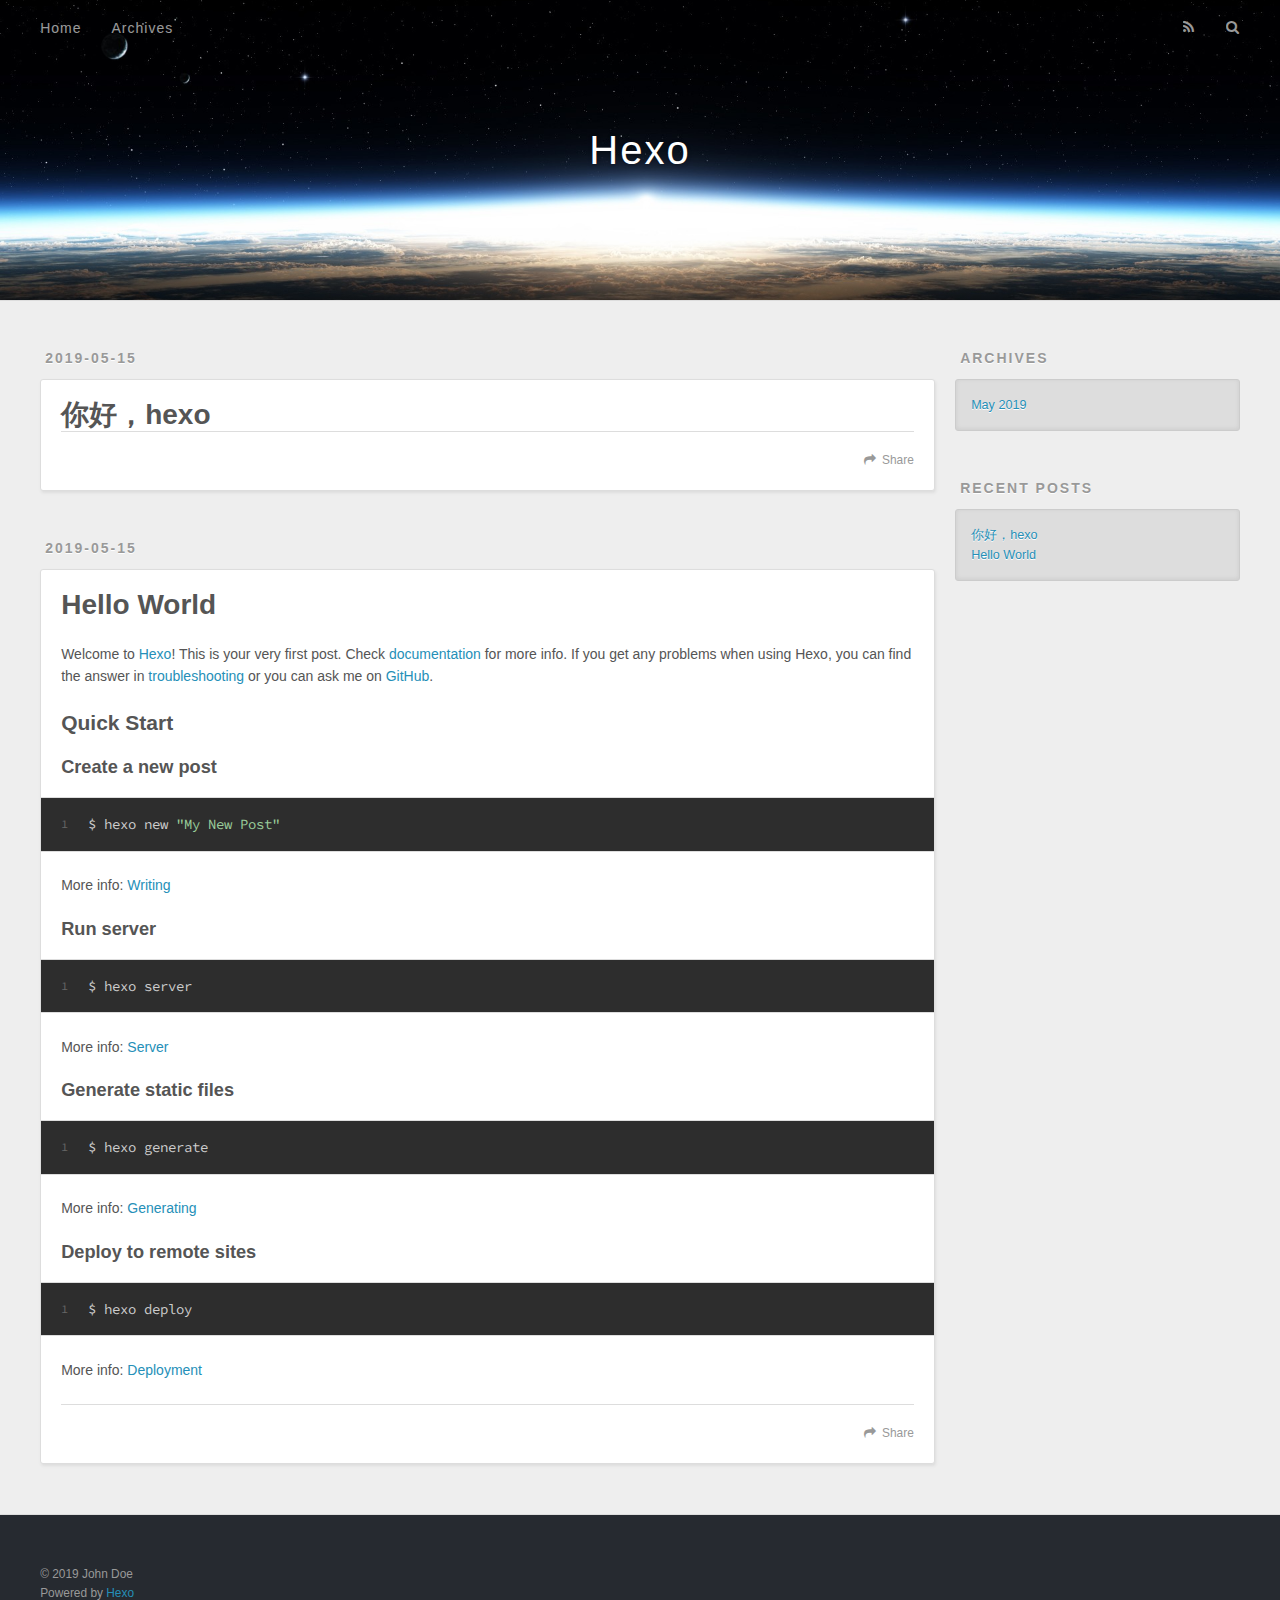
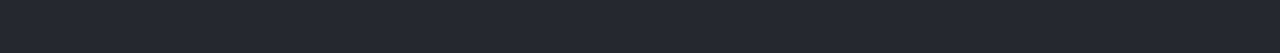
==== index.html @ cba6bf3d "Site updated: 2019-05-15 16:06:19" ====
<!DOCTYPE html>
<html>
<head><meta name="generator" content="Hexo 3.8.0">
  <meta charset="utf-8">
  

  
  <title>Hexo</title>
  <meta name="viewport" content="width=device-width, initial-scale=1, maximum-scale=1">
  <meta property="og:type" content="website">
<meta property="og:title" content="Hexo">
<meta property="og:url" content="http://yoursite.com/index.html">
<meta property="og:site_name" content="Hexo">
<meta property="og:locale" content="default">
<meta name="twitter:card" content="summary">
<meta name="twitter:title" content="Hexo">
  
    <link rel="alternate" href="/atom.xml" title="Hexo" type="application/atom+xml">
  
  
    <link rel="icon" href="/favicon.png">
  
  
    <link href="//fonts.googleapis.com/css?family=Source+Code+Pro" rel="stylesheet" type="text/css">
  
  <link rel="stylesheet" href="/css/style.css">
</head>
</html>
<body>
  <div id="container">
    <div id="wrap">
      <header id="header">
  <div id="banner"></div>
  <div id="header-outer" class="outer">
    <div id="header-title" class="inner">
      <h1 id="logo-wrap">
        <a href="/" id="logo">Hexo</a>
      </h1>
      
    </div>
    <div id="header-inner" class="inner">
      <nav id="main-nav">
        <a id="main-nav-toggle" class="nav-icon"></a>
        
          <a class="main-nav-link" href="/">Home</a>
        
          <a class="main-nav-link" href="/archives">Archives</a>
        
      </nav>
      <nav id="sub-nav">
        
          <a id="nav-rss-link" class="nav-icon" href="/atom.xml" title="RSS Feed"></a>
        
        <a id="nav-search-btn" class="nav-icon" title="Search"></a>
      </nav>
      <div id="search-form-wrap">
        <form action="//google.com/search" method="get" accept-charset="UTF-8" class="search-form"><input type="search" name="q" class="search-form-input" placeholder="Search"><button type="submit" class="search-form-submit">&#xF002;</button><input type="hidden" name="sitesearch" value="http://yoursite.com"></form>
      </div>
    </div>
  </div>
</header>
      <div class="outer">
        <section id="main">
  
    <article id="post-你好，hexo" class="article article-type-post" itemscope itemprop="blogPost">
  <div class="article-meta">
    <a href="/2019/05/15/你好，hexo/" class="article-date">
  <time datetime="2019-05-15T07:57:24.000Z" itemprop="datePublished">2019-05-15</time>
</a>
    
  </div>
  <div class="article-inner">
    
    
      <header class="article-header">
        
  
    <h1 itemprop="name">
      <a class="article-title" href="/2019/05/15/你好，hexo/">你好，hexo</a>
    </h1>
  

      </header>
    
    <div class="article-entry" itemprop="articleBody">
      
        
      
    </div>
    <footer class="article-footer">
      <a data-url="http://yoursite.com/2019/05/15/你好，hexo/" data-id="cjvoxnyrq0000fci4hhmb1b4r" class="article-share-link">Share</a>
      
      
    </footer>
  </div>
  
</article>


  
    <article id="post-hello-world" class="article article-type-post" itemscope itemprop="blogPost">
  <div class="article-meta">
    <a href="/2019/05/15/hello-world/" class="article-date">
  <time datetime="2019-05-15T06:25:40.203Z" itemprop="datePublished">2019-05-15</time>
</a>
    
  </div>
  <div class="article-inner">
    
    
      <header class="article-header">
        
  
    <h1 itemprop="name">
      <a class="article-title" href="/2019/05/15/hello-world/">Hello World</a>
    </h1>
  

      </header>
    
    <div class="article-entry" itemprop="articleBody">
      
        <p>Welcome to <a href="https://hexo.io/" target="_blank" rel="noopener">Hexo</a>! This is your very first post. Check <a href="https://hexo.io/docs/" target="_blank" rel="noopener">documentation</a> for more info. If you get any problems when using Hexo, you can find the answer in <a href="https://hexo.io/docs/troubleshooting.html" target="_blank" rel="noopener">troubleshooting</a> or you can ask me on <a href="https://github.com/hexojs/hexo/issues" target="_blank" rel="noopener">GitHub</a>.</p>
<h2 id="Quick-Start"><a href="#Quick-Start" class="headerlink" title="Quick Start"></a>Quick Start</h2><h3 id="Create-a-new-post"><a href="#Create-a-new-post" class="headerlink" title="Create a new post"></a>Create a new post</h3><figure class="highlight bash"><table><tr><td class="gutter"><pre><span class="line">1</span><br></pre></td><td class="code"><pre><span class="line">$ hexo new <span class="string">"My New Post"</span></span><br></pre></td></tr></table></figure>
<p>More info: <a href="https://hexo.io/docs/writing.html" target="_blank" rel="noopener">Writing</a></p>
<h3 id="Run-server"><a href="#Run-server" class="headerlink" title="Run server"></a>Run server</h3><figure class="highlight bash"><table><tr><td class="gutter"><pre><span class="line">1</span><br></pre></td><td class="code"><pre><span class="line">$ hexo server</span><br></pre></td></tr></table></figure>
<p>More info: <a href="https://hexo.io/docs/server.html" target="_blank" rel="noopener">Server</a></p>
<h3 id="Generate-static-files"><a href="#Generate-static-files" class="headerlink" title="Generate static files"></a>Generate static files</h3><figure class="highlight bash"><table><tr><td class="gutter"><pre><span class="line">1</span><br></pre></td><td class="code"><pre><span class="line">$ hexo generate</span><br></pre></td></tr></table></figure>
<p>More info: <a href="https://hexo.io/docs/generating.html" target="_blank" rel="noopener">Generating</a></p>
<h3 id="Deploy-to-remote-sites"><a href="#Deploy-to-remote-sites" class="headerlink" title="Deploy to remote sites"></a>Deploy to remote sites</h3><figure class="highlight bash"><table><tr><td class="gutter"><pre><span class="line">1</span><br></pre></td><td class="code"><pre><span class="line">$ hexo deploy</span><br></pre></td></tr></table></figure>
<p>More info: <a href="https://hexo.io/docs/deployment.html" target="_blank" rel="noopener">Deployment</a></p>

      
    </div>
    <footer class="article-footer">
      <a data-url="http://yoursite.com/2019/05/15/hello-world/" data-id="cjvoxnyru0001fci4n65yo8rj" class="article-share-link">Share</a>
      
      
    </footer>
  </div>
  
</article>


  


</section>
        
          <aside id="sidebar">
  
    

  
    

  
    
  
    
  <div class="widget-wrap">
    <h3 class="widget-title">Archives</h3>
    <div class="widget">
      <ul class="archive-list"><li class="archive-list-item"><a class="archive-list-link" href="/archives/2019/05/">May 2019</a></li></ul>
    </div>
  </div>


  
    
  <div class="widget-wrap">
    <h3 class="widget-title">Recent Posts</h3>
    <div class="widget">
      <ul>
        
          <li>
            <a href="/2019/05/15/你好，hexo/">你好，hexo</a>
          </li>
        
          <li>
            <a href="/2019/05/15/hello-world/">Hello World</a>
          </li>
        
      </ul>
    </div>
  </div>

  
</aside>
        
      </div>
      <footer id="footer">
  
  <div class="outer">
    <div id="footer-info" class="inner">
      &copy; 2019 John Doe<br>
      Powered by <a href="http://hexo.io/" target="_blank">Hexo</a>
    </div>
  </div>
</footer>
    </div>
    <nav id="mobile-nav">
  
    <a href="/" class="mobile-nav-link">Home</a>
  
    <a href="/archives" class="mobile-nav-link">Archives</a>
  
</nav>
    

<script src="//ajax.googleapis.com/ajax/libs/jquery/2.0.3/jquery.min.js"></script>


  <link rel="stylesheet" href="/fancybox/jquery.fancybox.css">
  <script src="/fancybox/jquery.fancybox.pack.js"></script>


<script src="/js/script.js"></script>



  </div>
</body>
</html>
---- css/style.css ----
body {
  width: 100%;
}
body:before,
body:after {
  content: "";
  display: table;
}
body:after {
  clear: both;
}
html,
body,
div,
span,
applet,
object,
iframe,
h1,
h2,
h3,
h4,
h5,
h6,
p,
blockquote,
pre,
a,
abbr,
acronym,
address,
big,
cite,
code,
del,
dfn,
em,
img,
ins,
kbd,
q,
s,
samp,
small,
strike,
strong,
sub,
sup,
tt,
var,
dl,
dt,
dd,
ol,
ul,
li,
fieldset,
form,
label,
legend,
table,
caption,
tbody,
tfoot,
thead,
tr,
th,
td {
  margin: 0;
  padding: 0;
  border: 0;
  outline: 0;
  font-weight: inherit;
  font-style: inherit;
  font-family: inherit;
  font-size: 100%;
  vertical-align: baseline;
}
body {
  line-height: 1;
  color: #000;
  background: #fff;
}
ol,
ul {
  list-style: none;
}
table {
  border-collapse: separate;
  border-spacing: 0;
  vertical-align: middle;
}
caption,
th,
td {
  text-align: left;
  font-weight: normal;
  vertical-align: middle;
}
a img {
  border: none;
}
input,
button {
  margin: 0;
  padding: 0;
}
input::-moz-focus-inner,
button::-moz-focus-inner {
  border: 0;
  padding: 0;
}
@font-face {
  font-family: FontAwesome;
  font-style: normal;
  font-weight: normal;
  src: url("fonts/fontawesome-webfont.eot?v=#4.0.3");
  src: url("fonts/fontawesome-webfont.eot?#iefix&v=#4.0.3") format("embedded-opentype"), url("fonts/fontawesome-webfont.woff?v=#4.0.3") format("woff"), url("fonts/fontawesome-webfont.ttf?v=#4.0.3") format("truetype"), url("fonts/fontawesome-webfont.svg#fontawesomeregular?v=#4.0.3") format("svg");
}
html,
body,
#container {
  height: 100%;
}
body {
  background: #eee;
  font: 14px -apple-system, BlinkMacSystemFont, "Segoe UI", "Roboto", "Oxygen", "Ubuntu", "Cantarell", "Fira Sans", "Droid Sans", "Helvetica Neue", sans-serif;
  -webkit-text-size-adjust: 100%;
}
.outer {
  max-width: 1220px;
  margin: 0 auto;
  padding: 0 20px;
}
.outer:before,
.outer:after {
  content: "";
  display: table;
}
.outer:after {
  clear: both;
}
.inner {
  display: inline;
  float: left;
  width: 98.33333333333333%;
  margin: 0 0.833333333333333%;
}
.left,
.alignleft {
  float: left;
}
.right,
.alignright {
  float: right;
}
.clear {
  clear: both;
}
#container {
  position: relative;
}
.mobile-nav-on {
  overflow: hidden;
}
#wrap {
  height: 100%;
  width: 100%;
  position: absolute;
  top: 0;
  left: 0;
  -webkit-transition: 0.2s ease-out;
  -moz-transition: 0.2s ease-out;
  -ms-transition: 0.2s ease-out;
  transition: 0.2s ease-out;
  z-index: 1;
  background: #eee;
}
.mobile-nav-on #wrap {
  left: 280px;
}
@media screen and (min-width: 768px) {
  #main {
    display: inline;
    float: left;
    width: 73.33333333333333%;
    margin: 0 0.833333333333333%;
  }
}
.article-date,
.article-category-link,
.archive-year,
.widget-title {
  text-decoration: none;
  text-transform: uppercase;
  letter-spacing: 2px;
  color: #999;
  margin-bottom: 1em;
  margin-left: 5px;
  line-height: 1em;
  text-shadow: 0 1px #fff;
  font-weight: bold;
}
.article-inner,
.archive-article-inner {
  background: #fff;
  -webkit-box-shadow: 1px 2px 3px #ddd;
  box-shadow: 1px 2px 3px #ddd;
  border: 1px solid #ddd;
  border-radius: 3px;
}
.article-entry h1,
.widget h1 {
  font-size: 2em;
}
.article-entry h2,
.widget h2 {
  font-size: 1.5em;
}
.article-entry h3,
.widget h3 {
  font-size: 1.3em;
}
.article-entry h4,
.widget h4 {
  font-size: 1.2em;
}
.article-entry h5,
.widget h5 {
  font-size: 1em;
}
.article-entry h6,
.widget h6 {
  font-size: 1em;
  color: #999;
}
.article-entry hr,
.widget hr {
  border: 1px dashed #ddd;
}
.article-entry strong,
.widget strong {
  font-weight: bold;
}
.article-entry em,
.widget em,
.article-entry cite,
.widget cite {
  font-style: italic;
}
.article-entry sup,
.widget sup,
.article-entry sub,
.widget sub {
  font-size: 0.75em;
  line-height: 0;
  position: relative;
  vertical-align: baseline;
}
.article-entry sup,
.widget sup {
  top: -0.5em;
}
.article-entry sub,
.widget sub {
  bottom: -0.2em;
}
.article-entry small,
.widget small {
  font-size: 0.85em;
}
.article-entry acronym,
.widget acronym,
.article-entry abbr,
.widget abbr {
  border-bottom: 1px dotted;
}
.article-entry ul,
.widget ul,
.article-entry ol,
.widget ol,
.article-entry dl,
.widget dl {
  margin: 0 20px;
  line-height: 1.6em;
}
.article-entry ul ul,
.widget ul ul,
.article-entry ol ul,
.widget ol ul,
.article-entry ul ol,
.widget ul ol,
.article-entry ol ol,
.widget ol ol {
  margin-top: 0;
  margin-bottom: 0;
}
.article-entry ul,
.widget ul {
  list-style: disc;
}
.article-entry ol,
.widget ol {
  list-style: decimal;
}
.article-entry dt,
.widget dt {
  font-weight: bold;
}
#header {
  height: 300px;
  position: relative;
  border-bottom: 1px solid #ddd;
}
#header:before,
#header:after {
  content: "";
  position: absolute;
  left: 0;
  right: 0;
  height: 40px;
}
#header:before {
  top: 0;
  background: -webkit-linear-gradient(rgba(0,0,0,0.2), transparent);
  background: -moz-linear-gradient(rgba(0,0,0,0.2), transparent);
  background: -ms-linear-gradient(rgba(0,0,0,0.2), transparent);
  background: linear-gradient(rgba(0,0,0,0.2), transparent);
}
#header:after {
  bottom: 0;
  background: -webkit-linear-gradient(transparent, rgba(0,0,0,0.2));
  background: -moz-linear-gradient(transparent, rgba(0,0,0,0.2));
  background: -ms-linear-gradient(transparent, rgba(0,0,0,0.2));
  background: linear-gradient(transparent, rgba(0,0,0,0.2));
}
#header-outer {
  height: 100%;
  position: relative;
}
#header-inner {
  position: relative;
  overflow: hidden;
}
#banner {
  position: absolute;
  top: 0;
  left: 0;
  width: 100%;
  height: 100%;
  background: url("images/banner.jpg") center #000;
  -webkit-background-size: cover;
  -moz-background-size: cover;
  background-size: cover;
  z-index: -1;
}
#header-title {
  text-align: center;
  height: 40px;
  position: absolute;
  top: 50%;
  left: 0;
  margin-top: -20px;
}
#logo,
#subtitle {
  text-decoration: none;
  color: #fff;
  font-weight: 300;
  text-shadow: 0 1px 4px rgba(0,0,0,0.3);
}
#logo {
  font-size: 40px;
  line-height: 40px;
  letter-spacing: 2px;
}
#subtitle {
  font-size: 16px;
  line-height: 16px;
  letter-spacing: 1px;
}
#subtitle-wrap {
  margin-top: 16px;
}
#main-nav {
  float: left;
  margin-left: -15px;
}
.nav-icon,
.main-nav-link {
  float: left;
  color: #fff;
  opacity: 0.6;
  text-decoration: none;
  text-shadow: 0 1px rgba(0,0,0,0.2);
  -webkit-transition: opacity 0.2s;
  -moz-transition: opacity 0.2s;
  -ms-transition: opacity 0.2s;
  transition: opacity 0.2s;
  display: block;
  padding: 20px 15px;
}
.nav-icon:hover,
.main-nav-link:hover {
  opacity: 1;
}
.nav-icon {
  font-family: FontAwesome;
  text-align: center;
  font-size: 14px;
  width: 14px;
  height: 14px;
  padding: 20px 15px;
  position: relative;
  cursor: pointer;
}
.main-nav-link {
  font-weight: 300;
  letter-spacing: 1px;
}
@media screen and (max-width: 479px) {
  .main-nav-link {
    display: none;
  }
}
#main-nav-toggle {
  display: none;
}
#main-nav-toggle:before {
  content: "\f0c9";
}
@media screen and (max-width: 479px) {
  #main-nav-toggle {
    display: block;
  }
}
#sub-nav {
  float: right;
  margin-right: -15px;
}
#nav-rss-link:before {
  content: "\f09e";
}
#nav-search-btn:before {
  content: "\f002";
}
#search-form-wrap {
  position: absolute;
  top: 15px;
  width: 150px;
  height: 30px;
  right: -150px;
  opacity: 0;
  -webkit-transition: 0.2s ease-out;
  -moz-transition: 0.2s ease-out;
  -ms-transition: 0.2s ease-out;
  transition: 0.2s ease-out;
}
#search-form-wrap.on {
  opacity: 1;
  right: 0;
}
@media screen and (max-width: 479px) {
  #search-form-wrap {
    width: 100%;
    right: -100%;
  }
}
.search-form {
  position: absolute;
  top: 0;
  left: 0;
  right: 0;
  background: #fff;
  padding: 5px 15px;
  border-radius: 15px;
  -webkit-box-shadow: 0 0 10px rgba(0,0,0,0.3);
  box-shadow: 0 0 10px rgba(0,0,0,0.3);
}
.search-form-input {
  border: none;
  background: none;
  color: #555;
  width: 100%;
  font: 13px -apple-system, BlinkMacSystemFont, "Segoe UI", "Roboto", "Oxygen", "Ubuntu", "Cantarell", "Fira Sans", "Droid Sans", "Helvetica Neue", sans-serif;
  outline: none;
}
.search-form-input::-webkit-search-results-decoration,
.search-form-input::-webkit-search-cancel-button {
  -webkit-appearance: none;
}
.search-form-submit {
  position: absolute;
  top: 50%;
  right: 10px;
  margin-top: -7px;
  font: 13px FontAwesome;
  border: none;
  background: none;
  color: #bbb;
  cursor: pointer;
}
.search-form-submit:hover,
.search-form-submit:focus {
  color: #777;
}
.article {
  margin: 50px 0;
}
.article-inner {
  overflow: hidden;
}
.article-meta:before,
.article-meta:after {
  content: "";
  display: table;
}
.article-meta:after {
  clear: both;
}
.article-date {
  float: left;
}
.article-category {
  float: left;
  line-height: 1em;
  color: #ccc;
  text-shadow: 0 1px #fff;
  margin-left: 8px;
}
.article-category:before {
  content: "\2022";
}
.article-category-link {
  margin: 0 12px 1em;
}
.article-header {
  padding: 20px 20px 0;
}
.article-title {
  text-decoration: none;
  font-size: 2em;
  font-weight: bold;
  color: #555;
  line-height: 1.1em;
  -webkit-transition: color 0.2s;
  -moz-transition: color 0.2s;
  -ms-transition: color 0.2s;
  transition: color 0.2s;
}
a.article-title:hover {
  color: #258fb8;
}
.article-entry {
  color: #555;
  padding: 0 20px;
}
.article-entry:before,
.article-entry:after {
  content: "";
  display: table;
}
.article-entry:after {
  clear: both;
}
.article-entry p,
.article-entry table {
  line-height: 1.6em;
  margin: 1.6em 0;
}
.article-entry h1,
.article-entry h2,
.article-entry h3,
.article-entry h4,
.article-entry h5,
.article-entry h6 {
  font-weight: bold;
}
.article-entry h1,
.article-entry h2,
.article-entry h3,
.article-entry h4,
.article-entry h5,
.article-entry h6 {
  line-height: 1.1em;
  margin: 1.1em 0;
}
.article-entry a {
  color: #258fb8;
  text-decoration: none;
}
.article-entry a:hover {
  text-decoration: underline;
}
.article-entry ul,
.article-entry ol,
.article-entry dl {
  margin-top: 1.6em;
  margin-bottom: 1.6em;
}
.article-entry img,
.article-entry video {
  max-width: 100%;
  height: auto;
  display: block;
  margin: auto;
}
.article-entry iframe {
  border: none;
}
.article-entry table {
  width: 100%;
  border-collapse: collapse;
  border-spacing: 0;
}
.article-entry th {
  font-weight: bold;
  border-bottom: 3px solid #ddd;
  padding-bottom: 0.5em;
}
.article-entry td {
  border-bottom: 1px solid #ddd;
  padding: 10px 0;
}
.article-entry blockquote {
  font-family: Georgia, "Times New Roman", serif;
  font-size: 1.4em;
  margin: 1.6em 20px;
  text-align: center;
}
.article-entry blockquote footer {
  font-size: 14px;
  margin: 1.6em 0;
  font-family: -apple-system, BlinkMacSystemFont, "Segoe UI", "Roboto", "Oxygen", "Ubuntu", "Cantarell", "Fira Sans", "Droid Sans", "Helvetica Neue", sans-serif;
}
.article-entry blockquote footer cite:before {
  content: "—";
  padding: 0 0.5em;
}
.article-entry .pullquote {
  text-align: left;
  width: 45%;
  margin: 0;
}
.article-entry .pullquote.left {
  margin-left: 0.5em;
  margin-right: 1em;
}
.article-entry .pullquote.right {
  margin-right: 0.5em;
  margin-left: 1em;
}
.article-entry .caption {
  color: #999;
  display: block;
  font-size: 0.9em;
  margin-top: 0.5em;
  position: relative;
  text-align: center;
}
.article-entry .video-container {
  position: relative;
  padding-top: 56.25%;
  height: 0;
  overflow: hidden;
}
.article-entry .video-container iframe,
.article-entry .video-container object,
.article-entry .video-container embed {
  position: absolute;
  top: 0;
  left: 0;
  width: 100%;
  height: 100%;
  margin-top: 0;
}
.article-more-link a {
  display: inline-block;
  line-height: 1em;
  padding: 6px 15px;
  border-radius: 15px;
  background: #eee;
  color: #999;
  text-shadow: 0 1px #fff;
  text-decoration: none;
}
.article-more-link a:hover {
  background: #258fb8;
  color: #fff;
  text-decoration: none;
  text-shadow: 0 1px #1e7293;
}
.article-footer {
  font-size: 0.85em;
  line-height: 1.6em;
  border-top: 1px solid #ddd;
  padding-top: 1.6em;
  margin: 0 20px 20px;
}
.article-footer:before,
.article-footer:after {
  content: "";
  display: table;
}
.article-footer:after {
  clear: both;
}
.article-footer a {
  color: #999;
  text-decoration: none;
}
.article-footer a:hover {
  color: #555;
}
.article-tag-list-item {
  float: left;
  margin-right: 10px;
}
.article-tag-list-link:before {
  content: "#";
}
.article-comment-link {
  float: right;
}
.article-comment-link:before {
  content: "\f075";
  font-family: FontAwesome;
  padding-right: 8px;
}
.article-share-link {
  cursor: pointer;
  float: right;
  margin-left: 20px;
}
.article-share-link:before {
  content: "\f064";
  font-family: FontAwesome;
  padding-right: 6px;
}
#article-nav {
  position: relative;
}
#article-nav:before,
#article-nav:after {
  content: "";
  display: table;
}
#article-nav:after {
  clear: both;
}
@media screen and (min-width: 768px) {
  #article-nav {
    margin: 50px 0;
  }
  #article-nav:before {
    width: 8px;
    height: 8px;
    position: absolute;
    top: 50%;
    left: 50%;
    margin-top: -4px;
    margin-left: -4px;
    content: "";
    border-radius: 50%;
    background: #ddd;
    -webkit-box-shadow: 0 1px 2px #fff;
    box-shadow: 0 1px 2px #fff;
  }
}
.article-nav-link-wrap {
  text-decoration: none;
  text-shadow: 0 1px #fff;
  color: #999;
  -webkit-box-sizing: border-box;
  -moz-box-sizing: border-box;
  box-sizing: border-box;
  margin-top: 50px;
  text-align: center;
  display: block;
}
.article-nav-link-wrap:hover {
  color: #555;
}
@media screen and (min-width: 768px) {
  .article-nav-link-wrap {
    width: 50%;
    margin-top: 0;
  }
}
@media screen and (min-width: 768px) {
  #article-nav-newer {
    float: left;
    text-align: right;
    padding-right: 20px;
  }
}
@media screen and (min-width: 768px) {
  #article-nav-older {
    float: right;
    text-align: left;
    padding-left: 20px;
  }
}
.article-nav-caption {
  text-transform: uppercase;
  letter-spacing: 2px;
  color: #ddd;
  line-height: 1em;
  font-weight: bold;
}
#article-nav-newer .article-nav-caption {
  margin-right: -2px;
}
.article-nav-title {
  font-size: 0.85em;
  line-height: 1.6em;
  margin-top: 0.5em;
}
.article-share-box {
  position: absolute;
  display: none;
  background: #fff;
  -webkit-box-shadow: 1px 2px 10px rgba(0,0,0,0.2);
  box-shadow: 1px 2px 10px rgba(0,0,0,0.2);
  border-radius: 3px;
  margin-left: -145px;
  overflow: hidden;
  z-index: 1;
}
.article-share-box.on {
  display: block;
}
.article-share-input {
  width: 100%;
  background: none;
  -webkit-box-sizing: border-box;
  -moz-box-sizing: border-box;
  box-sizing: border-box;
  font: 14px -apple-system, BlinkMacSystemFont, "Segoe UI", "Roboto", "Oxygen", "Ubuntu", "Cantarell", "Fira Sans", "Droid Sans", "Helvetica Neue", sans-serif;
  padding: 0 15px;
  color: #555;
  outline: none;
  border: 1px solid #ddd;
  border-radius: 3px 3px 0 0;
  height: 36px;
  line-height: 36px;
}
.article-share-links {
  background: #eee;
}
.article-share-links:before,
.article-share-links:after {
  content: "";
  display: table;
}
.article-share-links:after {
  clear: both;
}
.article-share-twitter,
.article-share-facebook,
.article-share-pinterest,
.article-share-google {
  width: 50px;
  height: 36px;
  display: block;
  float: left;
  position: relative;
  color: #999;
  text-shadow: 0 1px #fff;
}
.article-share-twitter:before,
.article-share-facebook:before,
.article-share-pinterest:before,
.article-share-google:before {
  font-size: 20px;
  font-family: FontAwesome;
  width: 20px;
  height: 20px;
  position: absolute;
  top: 50%;
  left: 50%;
  margin-top: -10px;
  margin-left: -10px;
  text-align: center;
}
.article-share-twitter:hover,
.article-share-facebook:hover,
.article-share-pinterest:hover,
.article-share-google:hover {
  color: #fff;
}
.article-share-twitter:before {
  content: "\f099";
}
.article-share-twitter:hover {
  background: #00aced;
  text-shadow: 0 1px #008abe;
}
.article-share-facebook:before {
  content: "\f09a";
}
.article-share-facebook:hover {
  background: #3b5998;
  text-shadow: 0 1px #2f477a;
}
.article-share-pinterest:before {
  content: "\f0d2";
}
.article-share-pinterest:hover {
  background: #cb2027;
  text-shadow: 0 1px #a21a1f;
}
.article-share-google:before {
  content: "\f0d5";
}
.article-share-google:hover {
  background: #dd4b39;
  text-shadow: 0 1px #be3221;
}
.article-gallery {
  background: #000;
  position: relative;
}
.article-gallery-photos {
  position: relative;
  overflow: hidden;
}
.article-gallery-img {
  display: none;
  max-width: 100%;
}
.article-gallery-img:first-child {
  display: block;
}
.article-gallery-img.loaded {
  position: absolute;
  display: block;
}
.article-gallery-img img {
  display: block;
  max-width: 100%;
  margin: 0 auto;
}
#comments {
  background: #fff;
  -webkit-box-shadow: 1px 2px 3px #ddd;
  box-shadow: 1px 2px 3px #ddd;
  padding: 20px;
  border: 1px solid #ddd;
  border-radius: 3px;
  margin: 50px 0;
}
#comments a {
  color: #258fb8;
}
.archives-wrap {
  margin: 50px 0;
}
.archives:before,
.archives:after {
  content: "";
  display: table;
}
.archives:after {
  clear: both;
}
.archive-year-wrap {
  margin-bottom: 1em;
}
.archives {
  -webkit-column-gap: 10px;
  -moz-column-gap: 10px;
  column-gap: 10px;
}
@media screen and (min-width: 480px) and (max-width: 767px) {
  .archives {
    -webkit-column-count: 2;
    -moz-column-count: 2;
    column-count: 2;
  }
}
@media screen and (min-width: 768px) {
  .archives {
    -webkit-column-count: 3;
    -moz-column-count: 3;
    column-count: 3;
  }
}
.archive-article {
  -webkit-column-break-inside: avoid;
  page-break-inside: avoid;
  overflow: hidden;
  break-inside: avoid-column;
}
.archive-article-inner {
  padding: 10px;
  margin-bottom: 15px;
}
.archive-article-title {
  text-decoration: none;
  font-weight: bold;
  color: #555;
  -webkit-transition: color 0.2s;
  -moz-transition: color 0.2s;
  -ms-transition: color 0.2s;
  transition: color 0.2s;
  line-height: 1.6em;
}
.archive-article-title:hover {
  color: #258fb8;
}
.archive-article-footer {
  margin-top: 1em;
}
.archive-article-date {
  color: #999;
  text-decoration: none;
  font-size: 0.85em;
  line-height: 1em;
  margin-bottom: 0.5em;
  display: block;
}
#page-nav {
  margin: 50px auto;
  background: #fff;
  -webkit-box-shadow: 1px 2px 3px #ddd;
  box-shadow: 1px 2px 3px #ddd;
  border: 1px solid #ddd;
  border-radius: 3px;
  text-align: center;
  color: #999;
  overflow: hidden;
}
#page-nav:before,
#page-nav:after {
  content: "";
  display: table;
}
#page-nav:after {
  clear: both;
}
#page-nav a,
#page-nav span {
  padding: 10px 20px;
  line-height: 1;
  height: 2ex;
}
#page-nav a {
  color: #999;
  text-decoration: none;
}
#page-nav a:hover {
  background: #999;
  color: #fff;
}
#page-nav .prev {
  float: left;
}
#page-nav .next {
  float: right;
}
#page-nav .page-number {
  display: inline-block;
}
@media screen and (max-width: 479px) {
  #page-nav .page-number {
    display: none;
  }
}
#page-nav .current {
  color: #555;
  font-weight: bold;
}
#page-nav .space {
  color: #ddd;
}
#footer {
  background: #262a30;
  padding: 50px 0;
  border-top: 1px solid #ddd;
  color: #999;
}
#footer a {
  color: #258fb8;
  text-decoration: none;
}
#footer a:hover {
  text-decoration: underline;
}
#footer-info {
  line-height: 1.6em;
  font-size: 0.85em;
}
.article-entry pre,
.article-entry .highlight {
  background: #2d2d2d;
  margin: 0 -20px;
  padding: 15px 20px;
  border-style: solid;
  border-color: #ddd;
  border-width: 1px 0;
  overflow: auto;
  color: #ccc;
  line-height: 22.400000000000002px;
}
.article-entry .highlight .gutter pre,
.article-entry .gist .gist-file .gist-data .line-numbers {
  color: #666;
  font-size: 0.85em;
}
.article-entry pre,
.article-entry code {
  font-family: "Source Code Pro", Consolas, Monaco, Menlo, Consolas, monospace;
}
.article-entry code {
  background: #eee;
  text-shadow: 0 1px #fff;
  padding: 0 0.3em;
}
.article-entry pre code {
  background: none;
  text-shadow: none;
  padding: 0;
}
.article-entry .highlight pre {
  border: none;
  margin: 0;
  padding: 0;
}
.article-entry .highlight table {
  margin: 0;
  width: auto;
}
.article-entry .highlight td {
  border: none;
  padding: 0;
}
.article-entry .highlight figcaption {
  font-size: 0.85em;
  color: #999;
  line-height: 1em;
  margin-bottom: 1em;
}
.article-entry .highlight figcaption:before,
.article-entry .highlight figcaption:after {
  content: "";
  display: table;
}
.article-entry .highlight figcaption:after {
  clear: both;
}
.article-entry .highlight figcaption a {
  float: right;
}
.article-entry .highlight .gutter pre {
  text-align: right;
  padding-right: 20px;
}
.article-entry .highlight .line {
  height: 22.400000000000002px;
}
.article-entry .highlight .line.marked {
  background: #515151;
}
.article-entry .gist {
  margin: 0 -20px;
  border-style: solid;
  border-color: #ddd;
  border-width: 1px 0;
  background: #2d2d2d;
  padding: 15px 20px 15px 0;
}
.article-entry .gist .gist-file {
  border: none;
  font-family: "Source Code Pro", Consolas, Monaco, Menlo, Consolas, monospace;
  margin: 0;
}
.article-entry .gist .gist-file .gist-data {
  background: none;
  border: none;
}
.article-entry .gist .gist-file .gist-data .line-numbers {
  background: none;
  border: none;
  padding: 0 20px 0 0;
}
.article-entry .gist .gist-file .gist-data .line-data {
  padding: 0 !important;
}
.article-entry .gist .gist-file .highlight {
  margin: 0;
  padding: 0;
  border: none;
}
.article-entry .gist .gist-file .gist-meta {
  background: #2d2d2d;
  color: #999;
  font: 0.85em -apple-system, BlinkMacSystemFont, "Segoe UI", "Roboto", "Oxygen", "Ubuntu", "Cantarell", "Fira Sans", "Droid Sans", "Helvetica Neue", sans-serif;
  text-shadow: 0 0;
  padding: 0;
  margin-top: 1em;
  margin-left: 20px;
}
.article-entry .gist .gist-file .gist-meta a {
  color: #258fb8;
  font-weight: normal;
}
.article-entry .gist .gist-file .gist-meta a:hover {
  text-decoration: underline;
}
pre .comment,
pre .title {
  color: #999;
}
pre .variable,
pre .attribute,
pre .tag,
pre .regexp,
pre .ruby .constant,
pre .xml .tag .title,
pre .xml .pi,
pre .xml .doctype,
pre .html .doctype,
pre .css .id,
pre .css .class,
pre .css .pseudo {
  color: #f2777a;
}
pre .number,
pre .preprocessor,
pre .built_in,
pre .literal,
pre .params,
pre .constant {
  color: #f99157;
}
pre .class,
pre .ruby .class .title,
pre .css .rules .attribute {
  color: #9c9;
}
pre .string,
pre .value,
pre .inheritance,
pre .header,
pre .ruby .symbol,
pre .xml .cdata {
  color: #9c9;
}
pre .css .hexcolor {
  color: #6cc;
}
pre .function,
pre .python .decorator,
pre .python .title,
pre .ruby .function .title,
pre .ruby .title .keyword,
pre .perl .sub,
pre .javascript .title,
pre .coffeescript .title {
  color: #69c;
}
pre .keyword,
pre .javascript .function {
  color: #c9c;
}
@media screen and (max-width: 479px) {
  #mobile-nav {
    position: absolute;
    top: 0;
    left: 0;
    width: 280px;
    height: 100%;
    background: #191919;
    border-right: 1px solid #fff;
  }
}
@media screen and (max-width: 479px) {
  .mobile-nav-link {
    display: block;
    color: #999;
    text-decoration: none;
    padding: 15px 20px;
    font-weight: bold;
  }
  .mobile-nav-link:hover {
    color: #fff;
  }
}
@media screen and (min-width: 768px) {
  #sidebar {
    display: inline;
    float: left;
    width: 23.333333333333332%;
    margin: 0 0.833333333333333%;
  }
}
.widget-wrap {
  margin: 50px 0;
}
.widget {
  color: #777;
  text-shadow: 0 1px #fff;
  background: #ddd;
  -webkit-box-shadow: 0 -1px 4px #ccc inset;
  box-shadow: 0 -1px 4px #ccc inset;
  border: 1px solid #ccc;
  padding: 15px;
  border-radius: 3px;
}
.widget a {
  color: #258fb8;
  text-decoration: none;
}
.widget a:hover {
  text-decoration: underline;
}
.widget ul ul,
.widget ol ul,
.widget dl ul,
.widget ul ol,
.widget ol ol,
.widget dl ol,
.widget ul dl,
.widget ol dl,
.widget dl dl {
  margin-left: 15px;
  list-style: disc;
}
.widget {
  line-height: 1.6em;
  word-wrap: break-word;
  font-size: 0.9em;
}
.widget ul,
.widget ol {
  list-style: none;
  margin: 0;
}
.widget ul ul,
.widget ol ul,
.widget ul ol,
.widget ol ol {
  margin: 0 20px;
}
.widget ul ul,
.widget ol ul {
  list-style: disc;
}
.widget ul ol,
.widget ol ol {
  list-style: decimal;
}
.category-list-count,
.tag-list-count,
.archive-list-count {
  padding-left: 5px;
  color: #999;
  font-size: 0.85em;
}
.category-list-count:before,
.tag-list-count:before,
.archive-list-count:before {
  content: "(";
}
.category-list-count:after,
.tag-list-count:after,
.archive-list-count:after {
  content: ")";
}
.tagcloud a {
  margin-right: 5px;
  display: inline-block;
}
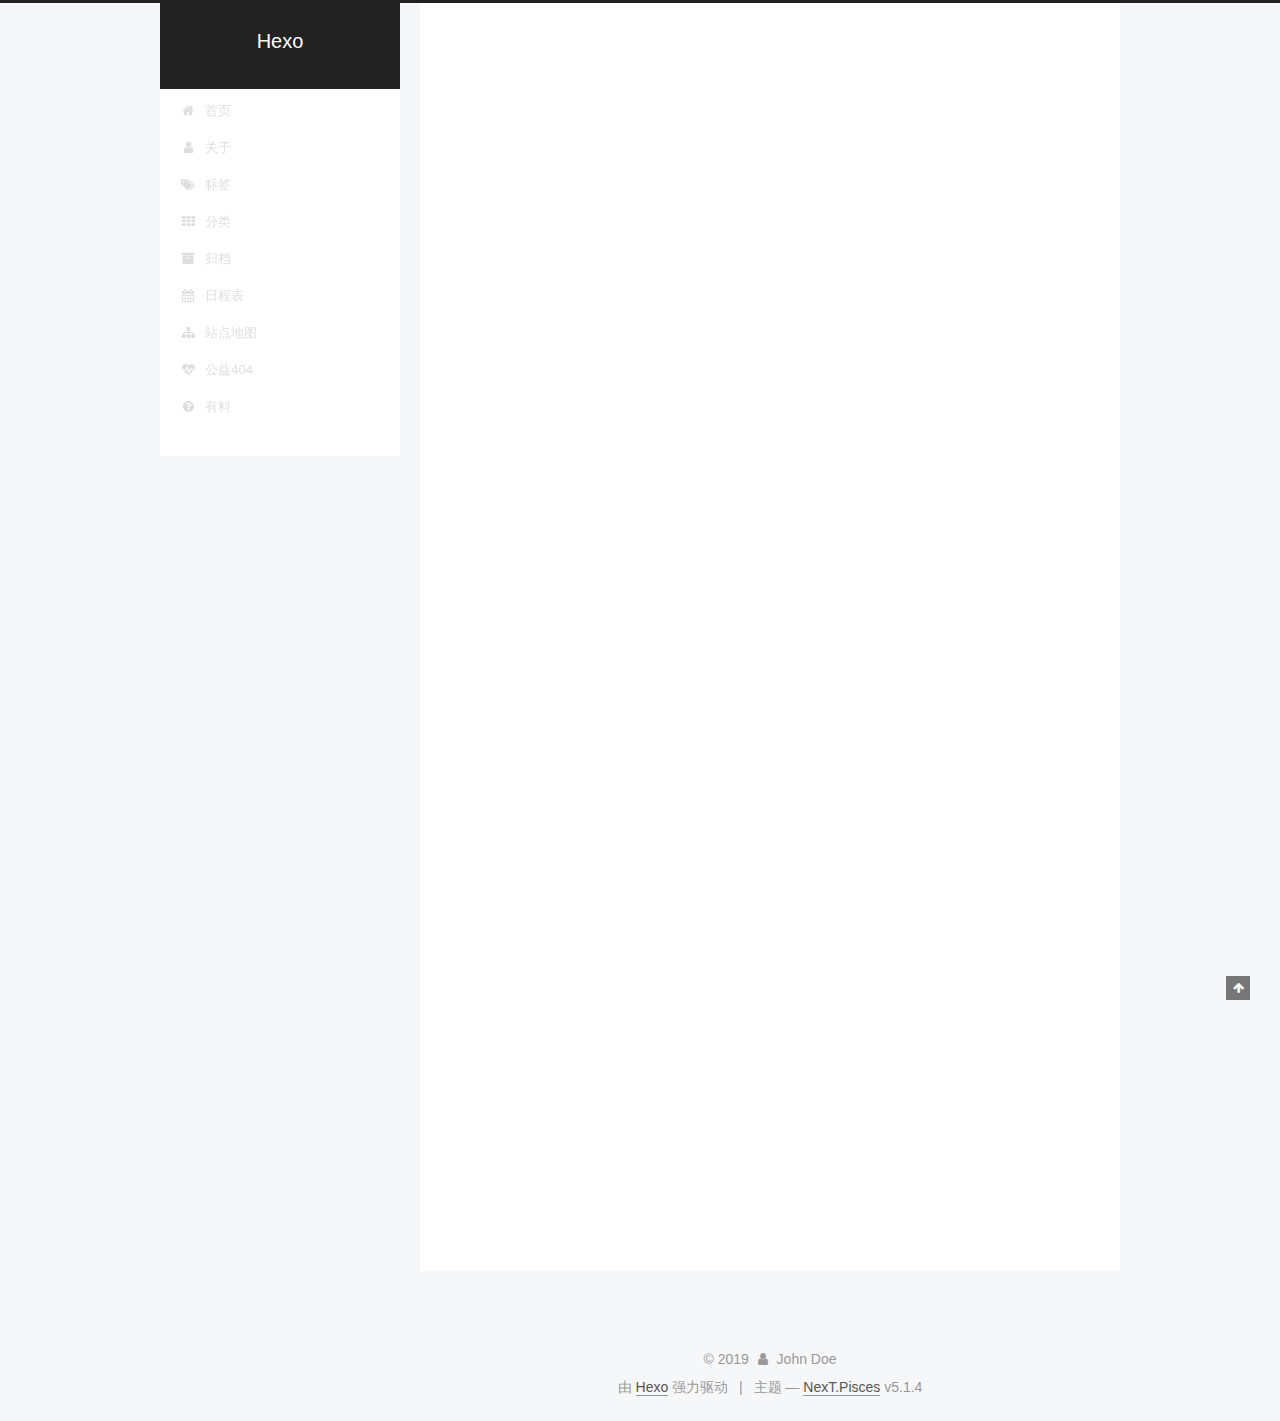
==== commit ac85be88: "Site updated: 2019-05-16 09:20:56" ====
--- a/index.html
+++ b/index.html
@@ -1,126 +1,517 @@
 <!DOCTYPE html>
-<html>
+
+
+
+  
+
+
+<html class="theme-next pisces use-motion" lang="zh-Hans">
 <head><meta name="generator" content="Hexo 3.8.0">
-  <meta charset="utf-8">
-  
-
-  
-  <title>Hexo</title>
-  <meta name="viewport" content="width=device-width, initial-scale=1, maximum-scale=1">
-  <meta property="og:type" content="website">
+  <meta charset="UTF-8">
+<meta http-equiv="X-UA-Compatible" content="IE=edge">
+<meta name="viewport" content="width=device-width, initial-scale=1, maximum-scale=1">
+<meta name="theme-color" content="#222">
+
+
+
+
+
+
+
+
+
+<meta http-equiv="Cache-Control" content="no-transform">
+<meta http-equiv="Cache-Control" content="no-siteapp">
+
+
+
+
+
+
+
+
+
+
+
+
+
+
+
+
+  
+  
+  <link href="/lib/fancybox/source/jquery.fancybox.css?v=2.1.5" rel="stylesheet" type="text/css">
+
+
+
+
+
+
+
+<link href="/lib/font-awesome/css/font-awesome.min.css?v=4.6.2" rel="stylesheet" type="text/css">
+
+<link href="/css/main.css?v=5.1.4" rel="stylesheet" type="text/css">
+
+
+  <link rel="apple-touch-icon" sizes="180x180" href="/images/apple-touch-icon-next.png?v=5.1.4">
+
+
+  <link rel="icon" type="image/png" sizes="32x32" href="/images/favicon-32x32-next.png?v=5.1.4">
+
+
+  <link rel="icon" type="image/png" sizes="16x16" href="/images/favicon-16x16-next.png?v=5.1.4">
+
+
+  <link rel="mask-icon" href="/images/logo.svg?v=5.1.4" color="#222">
+
+
+
+
+
+  <meta name="keywords" content="Hexo, NexT">
+
+
+
+
+
+
+
+
+
+
+<meta property="og:type" content="website">
 <meta property="og:title" content="Hexo">
 <meta property="og:url" content="http://yoursite.com/index.html">
 <meta property="og:site_name" content="Hexo">
-<meta property="og:locale" content="default">
+<meta property="og:locale" content="zh-Hans">
 <meta name="twitter:card" content="summary">
 <meta name="twitter:title" content="Hexo">
-  
-    <link rel="alternate" href="/atom.xml" title="Hexo" type="application/atom+xml">
-  
-  
-    <link rel="icon" href="/favicon.png">
-  
-  
-    <link href="//fonts.googleapis.com/css?family=Source+Code+Pro" rel="stylesheet" type="text/css">
-  
-  <link rel="stylesheet" href="/css/style.css">
+
+
+
+<script type="text/javascript" id="hexo.configurations">
+  var NexT = window.NexT || {};
+  var CONFIG = {
+    root: '/',
+    scheme: 'Pisces',
+    version: '5.1.4',
+    sidebar: {"position":"left","display":"post","offset":12,"b2t":false,"scrollpercent":false,"onmobile":false},
+    fancybox: true,
+    tabs: true,
+    motion: {"enable":true,"async":false,"transition":{"post_block":"fadeIn","post_header":"slideDownIn","post_body":"slideDownIn","coll_header":"slideLeftIn","sidebar":"slideUpIn"}},
+    duoshuo: {
+      userId: '0',
+      author: '博主'
+    },
+    algolia: {
+      applicationID: '',
+      apiKey: '',
+      indexName: '',
+      hits: {"per_page":10},
+      labels: {"input_placeholder":"Search for Posts","hits_empty":"We didn't find any results for the search: ${query}","hits_stats":"${hits} results found in ${time} ms"}
+    }
+  };
+</script>
+
+
+
+  <link rel="canonical" href="http://yoursite.com/">
+
+
+
+
+
+  <title>Hexo</title>
+  
+
+
+
+
+
+
+
+
 </head>
-</html>
-<body>
-  <div id="container">
-    <div id="wrap">
-      <header id="header">
-  <div id="banner"></div>
-  <div id="header-outer" class="outer">
-    <div id="header-title" class="inner">
-      <h1 id="logo-wrap">
-        <a href="/" id="logo">Hexo</a>
-      </h1>
-      
+
+<body itemscope itemtype="http://schema.org/WebPage" lang="zh-Hans">
+
+  
+  
+    
+  
+
+  <div class="container sidebar-position-left 
+  page-home">
+    <div class="headband"></div>
+
+    <header id="header" class="header" itemscope itemtype="http://schema.org/WPHeader">
+      <div class="header-inner"><div class="site-brand-wrapper">
+  <div class="site-meta ">
+    
+
+    <div class="custom-logo-site-title">
+      <a href="/" class="brand" rel="start">
+        <span class="logo-line-before"><i></i></span>
+        <span class="site-title">Hexo</span>
+        <span class="logo-line-after"><i></i></span>
+      </a>
     </div>
-    <div id="header-inner" class="inner">
-      <nav id="main-nav">
-        <a id="main-nav-toggle" class="nav-icon"></a>
-        
-          <a class="main-nav-link" href="/">Home</a>
-        
-          <a class="main-nav-link" href="/archives">Archives</a>
-        
-      </nav>
-      <nav id="sub-nav">
-        
-          <a id="nav-rss-link" class="nav-icon" href="/atom.xml" title="RSS Feed"></a>
-        
-        <a id="nav-search-btn" class="nav-icon" title="Search"></a>
-      </nav>
-      <div id="search-form-wrap">
-        <form action="//google.com/search" method="get" accept-charset="UTF-8" class="search-form"><input type="search" name="q" class="search-form-input" placeholder="Search"><button type="submit" class="search-form-submit">&#xF002;</button><input type="hidden" name="sitesearch" value="http://yoursite.com"></form>
-      </div>
+      
+        <p class="site-subtitle"></p>
+      
+  </div>
+
+  <div class="site-nav-toggle">
+    <button>
+      <span class="btn-bar"></span>
+      <span class="btn-bar"></span>
+      <span class="btn-bar"></span>
+    </button>
+  </div>
+</div>
+
+<nav class="site-nav">
+  
+
+  
+    <ul id="menu" class="menu">
+      
+        
+        <li class="menu-item menu-item-home">
+          <a href="/" rel="section">
+            
+              <i class="menu-item-icon fa fa-fw fa-home"></i> <br>
+            
+            首页
+          </a>
+        </li>
+      
+        
+        <li class="menu-item menu-item-about">
+          <a href="/about/" rel="section">
+            
+              <i class="menu-item-icon fa fa-fw fa-user"></i> <br>
+            
+            关于
+          </a>
+        </li>
+      
+        
+        <li class="menu-item menu-item-tags">
+          <a href="/tags/" rel="section">
+            
+              <i class="menu-item-icon fa fa-fw fa-tags"></i> <br>
+            
+            标签
+          </a>
+        </li>
+      
+        
+        <li class="menu-item menu-item-categories">
+          <a href="/categories/" rel="section">
+            
+              <i class="menu-item-icon fa fa-fw fa-th"></i> <br>
+            
+            分类
+          </a>
+        </li>
+      
+        
+        <li class="menu-item menu-item-archives">
+          <a href="/archives/" rel="section">
+            
+              <i class="menu-item-icon fa fa-fw fa-archive"></i> <br>
+            
+            归档
+          </a>
+        </li>
+      
+        
+        <li class="menu-item menu-item-schedule">
+          <a href="/schedule/" rel="section">
+            
+              <i class="menu-item-icon fa fa-fw fa-calendar"></i> <br>
+            
+            日程表
+          </a>
+        </li>
+      
+        
+        <li class="menu-item menu-item-sitemap">
+          <a href="/sitemap.xml" rel="section">
+            
+              <i class="menu-item-icon fa fa-fw fa-sitemap"></i> <br>
+            
+            站点地图
+          </a>
+        </li>
+      
+        
+        <li class="menu-item menu-item-commonweal">
+          <a href="/404/" rel="section">
+            
+              <i class="menu-item-icon fa fa-fw fa-heartbeat"></i> <br>
+            
+            公益404
+          </a>
+        </li>
+      
+        
+        <li class="menu-item menu-item-something">
+          <a href="/something" rel="section">
+            
+              <i class="menu-item-icon fa fa-fw fa-question-circle"></i> <br>
+            
+            有料
+          </a>
+        </li>
+      
+
+      
+    </ul>
+  
+
+  
+</nav>
+
+
+
+ </div>
+    </header>
+
+    <main id="main" class="main">
+      <div class="main-inner">
+        <div class="content-wrap">
+          <div id="content" class="content">
+            
+  <section id="posts" class="posts-expand">
+    
+      
+
+  
+
+  
+  
+  
+
+  <article class="post post-type-normal" itemscope itemtype="http://schema.org/Article">
+  
+  
+  
+  <div class="post-block">
+    <link itemprop="mainEntityOfPage" href="http://yoursite.com/2019/05/15/你好，hexo/">
+
+    <span hidden itemprop="author" itemscope itemtype="http://schema.org/Person">
+      <meta itemprop="name" content="John Doe">
+      <meta itemprop="description" content>
+      <meta itemprop="image" content="/images/avatar.gif">
+    </span>
+
+    <span hidden itemprop="publisher" itemscope itemtype="http://schema.org/Organization">
+      <meta itemprop="name" content="Hexo">
+    </span>
+
+    
+      <header class="post-header">
+
+        
+        
+          <h1 class="post-title" itemprop="name headline">
+                
+                <a class="post-title-link" href="/2019/05/15/你好，hexo/" itemprop="url">你好，hexo</a></h1>
+        
+
+        <div class="post-meta">
+          <span class="post-time">
+            
+              <span class="post-meta-item-icon">
+                <i class="fa fa-calendar-o"></i>
+              </span>
+              
+                <span class="post-meta-item-text">发表于</span>
+              
+              <time title="创建于" itemprop="dateCreated datePublished" datetime="2019-05-15T15:57:24+08:00">
+                2019-05-15
+              </time>
+            
+
+            
+
+            
+          </span>
+
+          
+            <span class="post-category">
+            
+              <span class="post-meta-divider">|</span>
+            
+              <span class="post-meta-item-icon">
+                <i class="fa fa-folder-o"></i>
+              </span>
+              
+                <span class="post-meta-item-text">分类于</span>
+              
+              
+                <span itemprop="about" itemscope itemtype="http://schema.org/Thing">
+                  <a href="/categories/搭建博客/" itemprop="url" rel="index">
+                    <span itemprop="name">搭建博客</span>
+                  </a>
+                </span>
+
+                
+                
+              
+            </span>
+          
+
+          
+            
+          
+
+          
+          
+
+          
+
+          
+
+          
+
+        </div>
+      </header>
+    
+
+    
+    
+    
+    <div class="post-body" itemprop="articleBody">
+
+      
+      
+
+      
+        
+          
+            
+          
+        
+      
     </div>
-  </div>
-</header>
-      <div class="outer">
-        <section id="main">
-  
-    <article id="post-你好，hexo" class="article article-type-post" itemscope itemprop="blogPost">
-  <div class="article-meta">
-    <a href="/2019/05/15/你好，hexo/" class="article-date">
-  <time datetime="2019-05-15T07:57:24.000Z" itemprop="datePublished">2019-05-15</time>
-</a>
-    
-  </div>
-  <div class="article-inner">
-    
-    
-      <header class="article-header">
-        
-  
-    <h1 itemprop="name">
-      <a class="article-title" href="/2019/05/15/你好，hexo/">你好，hexo</a>
-    </h1>
-  
-
-      </header>
-    
-    <div class="article-entry" itemprop="articleBody">
-      
-        
-      
-    </div>
-    <footer class="article-footer">
-      <a data-url="http://yoursite.com/2019/05/15/你好，hexo/" data-id="cjvoxnyrq0000fci4hhmb1b4r" class="article-share-link">Share</a>
-      
+    
+    
+    
+
+    
+
+    
+
+    
+
+    <footer class="post-footer">
+      
+
+      
+
+      
+
+      
+      
+        <div class="post-eof"></div>
       
     </footer>
   </div>
   
-</article>
-
-
-  
-    <article id="post-hello-world" class="article article-type-post" itemscope itemprop="blogPost">
-  <div class="article-meta">
-    <a href="/2019/05/15/hello-world/" class="article-date">
-  <time datetime="2019-05-15T06:25:40.203Z" itemprop="datePublished">2019-05-15</time>
-</a>
-    
-  </div>
-  <div class="article-inner">
-    
-    
-      <header class="article-header">
-        
-  
-    <h1 itemprop="name">
-      <a class="article-title" href="/2019/05/15/hello-world/">Hello World</a>
-    </h1>
-  
-
+  
+  
+  </article>
+
+
+    
+      
+
+  
+
+  
+  
+  
+
+  <article class="post post-type-normal" itemscope itemtype="http://schema.org/Article">
+  
+  
+  
+  <div class="post-block">
+    <link itemprop="mainEntityOfPage" href="http://yoursite.com/2019/05/15/hello-world/">
+
+    <span hidden itemprop="author" itemscope itemtype="http://schema.org/Person">
+      <meta itemprop="name" content="John Doe">
+      <meta itemprop="description" content>
+      <meta itemprop="image" content="/images/avatar.gif">
+    </span>
+
+    <span hidden itemprop="publisher" itemscope itemtype="http://schema.org/Organization">
+      <meta itemprop="name" content="Hexo">
+    </span>
+
+    
+      <header class="post-header">
+
+        
+        
+          <h1 class="post-title" itemprop="name headline">
+                
+                <a class="post-title-link" href="/2019/05/15/hello-world/" itemprop="url">Hello World</a></h1>
+        
+
+        <div class="post-meta">
+          <span class="post-time">
+            
+              <span class="post-meta-item-icon">
+                <i class="fa fa-calendar-o"></i>
+              </span>
+              
+                <span class="post-meta-item-text">发表于</span>
+              
+              <time title="创建于" itemprop="dateCreated datePublished" datetime="2019-05-15T14:25:40+08:00">
+                2019-05-15
+              </time>
+            
+
+            
+
+            
+          </span>
+
+          
+
+          
+            
+          
+
+          
+          
+
+          
+
+          
+
+          
+
+        </div>
       </header>
     
-    <div class="article-entry" itemprop="articleBody">
-      
-        <p>Welcome to <a href="https://hexo.io/" target="_blank" rel="noopener">Hexo</a>! This is your very first post. Check <a href="https://hexo.io/docs/" target="_blank" rel="noopener">documentation</a> for more info. If you get any problems when using Hexo, you can find the answer in <a href="https://hexo.io/docs/troubleshooting.html" target="_blank" rel="noopener">troubleshooting</a> or you can ask me on <a href="https://github.com/hexojs/hexo/issues" target="_blank" rel="noopener">GitHub</a>.</p>
+
+    
+    
+    
+    <div class="post-body" itemprop="articleBody">
+
+      
+      
+
+      
+        
+          
+            <p>Welcome to <a href="https://hexo.io/" target="_blank" rel="noopener">Hexo</a>! This is your very first post. Check <a href="https://hexo.io/docs/" target="_blank" rel="noopener">documentation</a> for more info. If you get any problems when using Hexo, you can find the answer in <a href="https://hexo.io/docs/troubleshooting.html" target="_blank" rel="noopener">troubleshooting</a> or you can ask me on <a href="https://github.com/hexojs/hexo/issues" target="_blank" rel="noopener">GitHub</a>.</p>
 <h2 id="Quick-Start"><a href="#Quick-Start" class="headerlink" title="Quick Start"></a>Quick Start</h2><h3 id="Create-a-new-post"><a href="#Create-a-new-post" class="headerlink" title="Create a new post"></a>Create a new post</h3><figure class="highlight bash"><table><tr><td class="gutter"><pre><span class="line">1</span><br></pre></td><td class="code"><pre><span class="line">$ hexo new <span class="string">"My New Post"</span></span><br></pre></td></tr></table></figure>
 <p>More info: <a href="https://hexo.io/docs/writing.html" target="_blank" rel="noopener">Writing</a></p>
 <h3 id="Run-server"><a href="#Run-server" class="headerlink" title="Run server"></a>Run server</h3><figure class="highlight bash"><table><tr><td class="gutter"><pre><span class="line">1</span><br></pre></td><td class="code"><pre><span class="line">$ hexo server</span><br></pre></td></tr></table></figure>
@@ -130,95 +521,332 @@
 <h3 id="Deploy-to-remote-sites"><a href="#Deploy-to-remote-sites" class="headerlink" title="Deploy to remote sites"></a>Deploy to remote sites</h3><figure class="highlight bash"><table><tr><td class="gutter"><pre><span class="line">1</span><br></pre></td><td class="code"><pre><span class="line">$ hexo deploy</span><br></pre></td></tr></table></figure>
 <p>More info: <a href="https://hexo.io/docs/deployment.html" target="_blank" rel="noopener">Deployment</a></p>
 
+          
+        
       
     </div>
-    <footer class="article-footer">
-      <a data-url="http://yoursite.com/2019/05/15/hello-world/" data-id="cjvoxnyru0001fci4n65yo8rj" class="article-share-link">Share</a>
-      
+    
+    
+    
+
+    
+
+    
+
+    
+
+    <footer class="post-footer">
+      
+
+      
+
+      
+
+      
+      
+        <div class="post-eof"></div>
       
     </footer>
   </div>
   
-</article>
-
-
-  
-
-
-</section>
-        
-          <aside id="sidebar">
-  
-    
-
-  
-    
-
-  
-    
-  
-    
-  <div class="widget-wrap">
-    <h3 class="widget-title">Archives</h3>
-    <div class="widget">
-      <ul class="archive-list"><li class="archive-list-item"><a class="archive-list-link" href="/archives/2019/05/">May 2019</a></li></ul>
+  
+  
+  </article>
+
+
+    
+  </section>
+
+  
+
+
+          </div>
+          
+
+
+          
+
+        </div>
+        
+          
+  
+  <div class="sidebar-toggle">
+    <div class="sidebar-toggle-line-wrap">
+      <span class="sidebar-toggle-line sidebar-toggle-line-first"></span>
+      <span class="sidebar-toggle-line sidebar-toggle-line-middle"></span>
+      <span class="sidebar-toggle-line sidebar-toggle-line-last"></span>
     </div>
   </div>
 
-
-  
-    
-  <div class="widget-wrap">
-    <h3 class="widget-title">Recent Posts</h3>
-    <div class="widget">
-      <ul>
-        
-          <li>
-            <a href="/2019/05/15/你好，hexo/">你好，hexo</a>
-          </li>
-        
-          <li>
-            <a href="/2019/05/15/hello-world/">Hello World</a>
-          </li>
-        
-      </ul>
+  <aside id="sidebar" class="sidebar">
+    
+    <div class="sidebar-inner">
+
+      
+
+      
+
+      <section class="site-overview-wrap sidebar-panel sidebar-panel-active">
+        <div class="site-overview">
+          <div class="site-author motion-element" itemprop="author" itemscope itemtype="http://schema.org/Person">
+            
+              <p class="site-author-name" itemprop="name">John Doe</p>
+              <p class="site-description motion-element" itemprop="description"></p>
+          </div>
+
+          <nav class="site-state motion-element">
+
+            
+              <div class="site-state-item site-state-posts">
+              
+                <a href="/archives/">
+              
+                  <span class="site-state-item-count">2</span>
+                  <span class="site-state-item-name">日志</span>
+                </a>
+              </div>
+            
+
+            
+              
+              
+              <div class="site-state-item site-state-categories">
+                
+                  <span class="site-state-item-count">1</span>
+                  <span class="site-state-item-name">分类</span>
+                
+              </div>
+            
+
+            
+              
+              
+              <div class="site-state-item site-state-tags">
+                <a href="/tags/index.html">
+                  <span class="site-state-item-count">4</span>
+                  <span class="site-state-item-name">标签</span>
+                </a>
+              </div>
+            
+
+          </nav>
+
+          
+
+          
+
+          
+          
+
+          
+          
+
+          
+
+        </div>
+      </section>
+
+      
+
+      
+
     </div>
+  </aside>
+
+
+        
+      </div>
+    </main>
+
+    <footer id="footer" class="footer">
+      <div class="footer-inner">
+        <div class="copyright">&copy; <span itemprop="copyrightYear">2019</span>
+  <span class="with-love">
+    <i class="fa fa-user"></i>
+  </span>
+  <span class="author" itemprop="copyrightHolder">John Doe</span>
+
+  
+</div>
+
+
+  <div class="powered-by">由 <a class="theme-link" target="_blank" href="https://hexo.io">Hexo</a> 强力驱动</div>
+
+
+
+  <span class="post-meta-divider">|</span>
+
+
+
+  <div class="theme-info">主题 &mdash; <a class="theme-link" target="_blank" href="https://github.com/iissnan/hexo-theme-next">NexT.Pisces</a> v5.1.4</div>
+
+
+
+
+        
+
+
+
+
+
+
+
+        
+      </div>
+    </footer>
+
+    
+      <div class="back-to-top">
+        <i class="fa fa-arrow-up"></i>
+        
+      </div>
+    
+
+    
+
   </div>
 
   
-</aside>
-        
-      </div>
-      <footer id="footer">
-  
-  <div class="outer">
-    <div id="footer-info" class="inner">
-      &copy; 2019 John Doe<br>
-      Powered by <a href="http://hexo.io/" target="_blank">Hexo</a>
-    </div>
-  </div>
-</footer>
-    </div>
-    <nav id="mobile-nav">
-  
-    <a href="/" class="mobile-nav-link">Home</a>
-  
-    <a href="/archives" class="mobile-nav-link">Archives</a>
-  
-</nav>
-    
-
-<script src="//ajax.googleapis.com/ajax/libs/jquery/2.0.3/jquery.min.js"></script>
-
-
-  <link rel="stylesheet" href="/fancybox/jquery.fancybox.css">
-  <script src="/fancybox/jquery.fancybox.pack.js"></script>
-
-
-<script src="/js/script.js"></script>
-
-
-
-  </div>
+
+<script type="text/javascript">
+  if (Object.prototype.toString.call(window.Promise) !== '[object Function]') {
+    window.Promise = null;
+  }
+</script>
+
+
+
+
+
+
+
+
+
+  
+
+
+
+
+
+
+
+
+
+
+
+
+  
+  
+    <script type="text/javascript" src="/lib/jquery/index.js?v=2.1.3"></script>
+  
+
+  
+  
+    <script type="text/javascript" src="/lib/fastclick/lib/fastclick.min.js?v=1.0.6"></script>
+  
+
+  
+  
+    <script type="text/javascript" src="/lib/jquery_lazyload/jquery.lazyload.js?v=1.9.7"></script>
+  
+
+  
+  
+    <script type="text/javascript" src="/lib/velocity/velocity.min.js?v=1.2.1"></script>
+  
+
+  
+  
+    <script type="text/javascript" src="/lib/velocity/velocity.ui.min.js?v=1.2.1"></script>
+  
+
+  
+  
+    <script type="text/javascript" src="/lib/fancybox/source/jquery.fancybox.pack.js?v=2.1.5"></script>
+  
+
+
+  
+
+
+  <script type="text/javascript" src="/js/src/utils.js?v=5.1.4"></script>
+
+  <script type="text/javascript" src="/js/src/motion.js?v=5.1.4"></script>
+
+
+
+  
+  
+
+
+  <script type="text/javascript" src="/js/src/affix.js?v=5.1.4"></script>
+
+  <script type="text/javascript" src="/js/src/schemes/pisces.js?v=5.1.4"></script>
+
+
+
+  
+
+  
+
+
+  <script type="text/javascript" src="/js/src/bootstrap.js?v=5.1.4"></script>
+
+
+
+  
+
+
+  
+
+
+
+
+	
+
+
+
+
+
+  
+
+
+
+
+
+  
+
+
+
+
+
+
+
+
+
+
+
+
+  
+
+
+
+
+
+  
+
+  
+
+  
+
+  
+  
+
+  
+
+  
+
+  
+
 </body>
-</html>+</html>
--- a/css/main.css
+++ b/css/main.css
@@ -0,0 +1,2993 @@
+/* normalize.css v3.0.2 | MIT License | git.io/normalize */
+html {
+  font-family: sans-serif; /* 1 */
+  -ms-text-size-adjust: 100%; /* 2 */
+  -webkit-text-size-adjust: 100%; /* 2 */
+}
+body {
+  margin: 0;
+}
+article,
+aside,
+details,
+figcaption,
+figure,
+footer,
+header,
+hgroup,
+main,
+menu,
+nav,
+section,
+summary {
+  display: block;
+}
+audio,
+canvas,
+progress,
+video {
+  display: inline-block; /* 1 */
+  vertical-align: baseline; /* 2 */
+}
+audio:not([controls]) {
+  display: none;
+  height: 0;
+}
+[hidden],
+template {
+  display: none;
+}
+a {
+  background-color: transparent;
+}
+a:active,
+a:hover {
+  outline: 0;
+}
+abbr[title] {
+  border-bottom: 1px dotted;
+}
+b,
+strong {
+  font-weight: bold;
+}
+dfn {
+  font-style: italic;
+}
+h1 {
+  font-size: 2em;
+  margin: 0.67em 0;
+}
+mark {
+  background: #ff0;
+  color: #000;
+}
+small {
+  font-size: 80%;
+}
+sub,
+sup {
+  font-size: 75%;
+  line-height: 0;
+  position: relative;
+  vertical-align: baseline;
+}
+sup {
+  top: -0.5em;
+}
+sub {
+  bottom: -0.25em;
+}
+img {
+  border: 0;
+}
+svg:not(:root) {
+  overflow: hidden;
+}
+figure {
+  margin: 1em 40px;
+}
+hr {
+  -moz-box-sizing: content-box;
+  box-sizing: content-box;
+  height: 0;
+}
+pre {
+  overflow: auto;
+}
+code,
+kbd,
+pre,
+samp {
+  font-family: monospace, monospace;
+  font-size: 1em;
+}
+button,
+input,
+optgroup,
+select,
+textarea {
+  color: inherit; /* 1 */
+  font: inherit; /* 2 */
+  margin: 0; /* 3 */
+}
+button {
+  overflow: visible;
+}
+button,
+select {
+  text-transform: none;
+}
+button,
+html input[type="button"],
+input[type="reset"],
+input[type="submit"] {
+  -webkit-appearance: button; /* 2 */
+  cursor: pointer; /* 3 */
+}
+button[disabled],
+html input[disabled] {
+  cursor: default;
+}
+button::-moz-focus-inner,
+input::-moz-focus-inner {
+  border: 0;
+  padding: 0;
+}
+input {
+  line-height: normal;
+}
+input[type="checkbox"],
+input[type="radio"] {
+  box-sizing: border-box; /* 1 */
+  padding: 0; /* 2 */
+}
+input[type="number"]::-webkit-inner-spin-button,
+input[type="number"]::-webkit-outer-spin-button {
+  height: auto;
+}
+input[type="search"] {
+  -webkit-appearance: textfield; /* 1 */
+  -moz-box-sizing: content-box;
+  -webkit-box-sizing: content-box; /* 2 */
+  box-sizing: content-box;
+}
+input[type="search"]::-webkit-search-cancel-button,
+input[type="search"]::-webkit-search-decoration {
+  -webkit-appearance: none;
+}
+fieldset {
+  border: 1px solid #c0c0c0;
+  margin: 0 2px;
+  padding: 0.35em 0.625em 0.75em;
+}
+legend {
+  border: 0; /* 1 */
+  padding: 0; /* 2 */
+}
+textarea {
+  overflow: auto;
+}
+optgroup {
+  font-weight: bold;
+}
+table {
+  border-collapse: collapse;
+  border-spacing: 0;
+}
+td,
+th {
+  padding: 0;
+}
+::selection {
+  background: #262a30;
+  color: #fff;
+}
+body {
+  position: relative;
+  font-family: 'Lato', "PingFang SC", "Microsoft YaHei", sans-serif;
+  font-size: 14px;
+  line-height: 2;
+  color: #555;
+  background: #f5f7f9;
+}
+@media (max-width: 767px) {
+  body {
+    padding-right: 0 !important;
+  }
+}
+@media (min-width: 768px) and (max-width: 991px) {
+  body {
+    padding-right: 0 !important;
+  }
+}
+@media (min-width: 1600px) {
+  body {
+    font-size: 16px;
+  }
+}
+h1,
+h2,
+h3,
+h4,
+h5,
+h6 {
+  margin: 0;
+  padding: 0;
+  font-weight: bold;
+  line-height: 1.5;
+  font-family: 'Lato', "PingFang SC", "Microsoft YaHei", sans-serif;
+}
+h2,
+h3,
+h4,
+h5,
+h6 {
+  margin: 20px 0 15px;
+}
+h1 {
+  font-size: 22px;
+}
+@media (max-width: 767px) {
+  h1 {
+    font-size: 18px;
+  }
+}
+h2 {
+  font-size: 20px;
+}
+@media (max-width: 767px) {
+  h2 {
+    font-size: 16px;
+  }
+}
+h3 {
+  font-size: 18px;
+}
+@media (max-width: 767px) {
+  h3 {
+    font-size: 14px;
+  }
+}
+h4 {
+  font-size: 16px;
+}
+@media (max-width: 767px) {
+  h4 {
+    font-size: 12px;
+  }
+}
+h5 {
+  font-size: 14px;
+}
+@media (max-width: 767px) {
+  h5 {
+    font-size: 10px;
+  }
+}
+h6 {
+  font-size: 12px;
+}
+@media (max-width: 767px) {
+  h6 {
+    font-size: 8px;
+  }
+}
+p {
+  margin: 0 0 20px 0;
+}
+a {
+  color: #555;
+  text-decoration: none;
+  outline: none;
+  border-bottom: 1px solid #999;
+  word-wrap: break-word;
+}
+a:hover {
+  color: #222;
+  border-bottom-color: #222;
+}
+blockquote {
+  margin: 0;
+  padding: 0;
+}
+img {
+  display: block;
+  margin: auto;
+  max-width: 100%;
+  height: auto;
+}
+hr {
+  margin: 40px 0;
+  height: 3px;
+  border: none;
+  background-color: #ddd;
+  background-image: repeating-linear-gradient(-45deg, #fff, #fff 4px, transparent 4px, transparent 8px);
+}
+blockquote {
+  padding: 0 15px;
+  color: #666;
+  border-left: 4px solid #ddd;
+}
+blockquote cite::before {
+  content: "-";
+  padding: 0 5px;
+}
+dt {
+  font-weight: 700;
+}
+dd {
+  margin: 0;
+  padding: 0;
+}
+kbd {
+  border: 1px solid #ccc;
+  border-radius: 0.2em;
+  box-shadow: 0.1em 0.1em 0.2em rgba(0,0,0,0.1);
+  background-color: #f9f9f9;
+  font-family: inherit;
+  background-image: -webkit-linear-gradient(top, #eee, #fff, #eee);
+  padding: 0.1em 0.3em;
+  white-space: nowrap;
+}
+.text-left {
+  text-align: left;
+}
+.text-center {
+  text-align: center;
+}
+.text-right {
+  text-align: right;
+}
+.text-justify {
+  text-align: justify;
+}
+.text-nowrap {
+  white-space: nowrap;
+}
+.text-lowercase {
+  text-transform: lowercase;
+}
+.text-uppercase {
+  text-transform: uppercase;
+}
+.text-capitalize {
+  text-transform: capitalize;
+}
+.center-block {
+  display: block;
+  margin-left: auto;
+  margin-right: auto;
+}
+.clearfix:before,
+.clearfix:after {
+  content: " ";
+  display: table;
+}
+.clearfix:after {
+  clear: both;
+}
+.pullquote {
+  width: 45%;
+}
+.pullquote.left {
+  float: left;
+  margin-left: 5px;
+  margin-right: 10px;
+}
+.pullquote.right {
+  float: right;
+  margin-left: 10px;
+  margin-right: 5px;
+}
+.affix.affix.affix {
+  position: fixed;
+}
+.translation {
+  margin-top: -20px;
+  font-size: 14px;
+  color: #999;
+}
+.scrollbar-measure {
+  width: 100px;
+  height: 100px;
+  overflow: scroll;
+  position: absolute;
+  top: -9999px;
+}
+.use-motion .motion-element {
+  opacity: 0;
+}
+table {
+  margin: 20px 0;
+  width: 100%;
+  border-collapse: collapse;
+  border-spacing: 0;
+  border: 1px solid #ddd;
+  font-size: 14px;
+  table-layout: fixed;
+  word-wrap: break-all;
+}
+table>tbody>tr:nth-of-type(odd) {
+  background-color: #f9f9f9;
+}
+table>tbody>tr:hover {
+  background-color: #f5f5f5;
+}
+caption,
+th,
+td {
+  padding: 8px;
+  text-align: left;
+  vertical-align: middle;
+  font-weight: normal;
+}
+th,
+td {
+  border-bottom: 3px solid #ddd;
+  border-right: 1px solid #eee;
+}
+th {
+  padding-bottom: 10px;
+  font-weight: 700;
+}
+td {
+  border-bottom-width: 1px;
+}
+html,
+body {
+  height: 100%;
+}
+.container {
+  position: relative;
+  min-height: 100%;
+}
+.header-inner {
+  margin: 0 auto;
+  padding: 100px 0 70px;
+  width: 700px;
+}
+@media (min-width: 1600px) {
+  .container .header-inner {
+    width: 900px;
+  }
+}
+.main {
+  padding-bottom: 150px;
+}
+.main-inner {
+  margin: 0 auto;
+  width: 700px;
+}
+@media (min-width: 1600px) {
+  .container .main-inner {
+    width: 900px;
+  }
+}
+.footer {
+  position: absolute;
+  left: 0;
+  bottom: 0;
+  width: 100%;
+  min-height: 50px;
+}
+.footer-inner {
+  box-sizing: border-box;
+  margin: 20px auto;
+  width: 700px;
+}
+@media (min-width: 1600px) {
+  .container .footer-inner {
+    width: 900px;
+  }
+}
+pre,
+.highlight {
+  overflow: auto;
+  margin: 20px 0;
+  padding: 0;
+  font-size: 13px;
+  color: #c5c8c6;
+  background: #1d1f21;
+  line-height: 1.6;
+}
+pre,
+code {
+  font-family: consolas, Menlo, "PingFang SC", "Microsoft YaHei", monospace;
+}
+code {
+  padding: 2px 4px;
+  word-wrap: break-word;
+  color: #555;
+  background: #eee;
+  border-radius: 3px;
+  font-size: 13px;
+}
+pre {
+  padding: 10px;
+}
+pre code {
+  padding: 0;
+  color: #c5c8c6;
+  background: none;
+  text-shadow: none;
+}
+.highlight {
+  border-radius: 1px;
+}
+.highlight pre {
+  border: none;
+  margin: 0;
+  padding: 10px 0;
+}
+.highlight table {
+  margin: 0;
+  width: auto;
+  border: none;
+}
+.highlight td {
+  border: none;
+  padding: 0;
+}
+.highlight figcaption {
+  font-size: 1em;
+  color: #c5c8c6;
+  line-height: 1em;
+  margin-bottom: 1em;
+}
+.highlight figcaption:before,
+.highlight figcaption:after {
+  content: " ";
+  display: table;
+}
+.highlight figcaption:after {
+  clear: both;
+}
+.highlight figcaption a {
+  float: right;
+  color: #c5c8c6;
+}
+.highlight figcaption a:hover {
+  border-bottom-color: #c5c8c6;
+}
+.highlight .gutter pre {
+  padding-left: 10px;
+  padding-right: 10px;
+  color: #888f96;
+  text-align: right;
+  background-color: #000;
+}
+.highlight .code pre {
+  width: 100%;
+  padding-left: 10px;
+  padding-right: 10px;
+  background-color: #1d1f21;
+}
+.highlight .line {
+  height: 20px;
+}
+.gutter {
+  -webkit-user-select: none;
+  -moz-user-select: none;
+  -ms-user-select: none;
+  user-select: none;
+}
+.gist table {
+  width: auto;
+}
+.gist table td {
+  border: none;
+}
+pre .deletion {
+  background: #008000;
+}
+pre .addition {
+  background: #800000;
+}
+pre .meta {
+  color: #b294bb;
+}
+pre .comment {
+  color: #969896;
+}
+pre .variable,
+pre .attribute,
+pre .tag,
+pre .regexp,
+pre .ruby .constant,
+pre .xml .tag .title,
+pre .xml .pi,
+pre .xml .doctype,
+pre .html .doctype,
+pre .css .id,
+pre .css .class,
+pre .css .pseudo {
+  color: #c66;
+}
+pre .number,
+pre .preprocessor,
+pre .built_in,
+pre .literal,
+pre .params,
+pre .constant,
+pre .command {
+  color: #de935f;
+}
+pre .ruby .class .title,
+pre .css .rules .attribute,
+pre .string,
+pre .value,
+pre .inheritance,
+pre .header,
+pre .ruby .symbol,
+pre .xml .cdata,
+pre .special,
+pre .number,
+pre .formula {
+  color: #b5bd68;
+}
+pre .title,
+pre .css .hexcolor {
+  color: #8abeb7;
+}
+pre .function,
+pre .python .decorator,
+pre .python .title,
+pre .ruby .function .title,
+pre .ruby .title .keyword,
+pre .perl .sub,
+pre .javascript .title,
+pre .coffeescript .title {
+  color: #81a2be;
+}
+pre .keyword,
+pre .javascript .function {
+  color: #b294bb;
+}
+.full-image.full-image.full-image.full-image {
+  border: none;
+  max-width: 100%;
+  width: auto;
+  margin: 20px auto 25px;
+}
+@media (min-width: 992px) {
+  .full-image.full-image.full-image.full-image {
+    max-width: none;
+    width: 118%;
+    margin: 0 -9%;
+  }
+}
+.blockquote-center,
+.page-home .post-type-quote blockquote,
+.page-post-detail .post-type-quote blockquote {
+  position: relative;
+  margin: 40px 0;
+  padding: 0;
+  border-left: none;
+  text-align: center;
+}
+.blockquote-center::before,
+.page-home .post-type-quote blockquote::before,
+.page-post-detail .post-type-quote blockquote::before,
+.blockquote-center::after,
+.page-home .post-type-quote blockquote::after,
+.page-post-detail .post-type-quote blockquote::after {
+  position: absolute;
+  content: ' ';
+  display: block;
+  width: 100%;
+  height: 24px;
+  opacity: 0.2;
+  background-repeat: no-repeat;
+  background-position: 0 -6px;
+  background-size: 22px 22px;
+}
+.blockquote-center::before,
+.page-home .post-type-quote blockquote::before,
+.page-post-detail .post-type-quote blockquote::before {
+  top: -20px;
+  background-image: url("../images/quote-l.svg");
+  border-top: 1px solid #ccc;
+}
+.blockquote-center::after,
+.page-home .post-type-quote blockquote::after,
+.page-post-detail .post-type-quote blockquote::after {
+  bottom: -20px;
+  background-image: url("../images/quote-r.svg");
+  border-bottom: 1px solid #ccc;
+  background-position: 100% 8px;
+}
+.blockquote-center p,
+.page-home .post-type-quote blockquote p,
+.page-post-detail .post-type-quote blockquote p,
+.blockquote-center div,
+.page-home .post-type-quote blockquote div,
+.page-post-detail .post-type-quote blockquote div {
+  text-align: center;
+}
+.post .post-body .group-picture img {
+  box-sizing: border-box;
+  padding: 0 3px;
+  border: none;
+}
+.post .group-picture-row {
+  overflow: hidden;
+  margin-top: 6px;
+}
+.post .group-picture-row:first-child {
+  margin-top: 0;
+}
+.post .group-picture-column {
+  float: left;
+}
+.page-post-detail .post-body .group-picture-column {
+  float: none;
+  margin-top: 10px;
+  width: auto !important;
+}
+.page-post-detail .post-body .group-picture-column img {
+  margin: 0 auto;
+}
+.page-archive .group-picture-container {
+  overflow: hidden;
+}
+.page-archive .group-picture-row {
+  float: left;
+}
+.page-archive .group-picture-row:first-child {
+  margin-top: 6px;
+}
+.page-archive .group-picture-column {
+  max-width: 150px;
+  max-height: 150px;
+}
+.post-body .note {
+  position: relative;
+  padding: 15px;
+  margin-bottom: 20px;
+  border: 1px solid #eee;
+  border-left-width: 5px;
+  border-radius: 3px;
+}
+.post-body .note h2,
+.post-body .note h3,
+.post-body .note h4,
+.post-body .note h5,
+.post-body .note h6 {
+  margin-top: 0;
+  margin-bottom: 0;
+  border-bottom: initial;
+  padding-top: 0 !important;
+}
+.post-body .note p:first-child,
+.post-body .note ul:first-child,
+.post-body .note ol:first-child,
+.post-body .note table:first-child,
+.post-body .note pre:first-child,
+.post-body .note blockquote:first-child {
+  margin-top: 0;
+}
+.post-body .note p:last-child,
+.post-body .note ul:last-child,
+.post-body .note ol:last-child,
+.post-body .note table:last-child,
+.post-body .note pre:last-child,
+.post-body .note blockquote:last-child {
+  margin-bottom: 0;
+}
+.post-body .note.default {
+  border-left-color: #777;
+}
+.post-body .note.default h2,
+.post-body .note.default h3,
+.post-body .note.default h4,
+.post-body .note.default h5,
+.post-body .note.default h6 {
+  color: #777;
+}
+.post-body .note.primary {
+  border-left-color: #6f42c1;
+}
+.post-body .note.primary h2,
+.post-body .note.primary h3,
+.post-body .note.primary h4,
+.post-body .note.primary h5,
+.post-body .note.primary h6 {
+  color: #6f42c1;
+}
+.post-body .note.info {
+  border-left-color: #428bca;
+}
+.post-body .note.info h2,
+.post-body .note.info h3,
+.post-body .note.info h4,
+.post-body .note.info h5,
+.post-body .note.info h6 {
+  color: #428bca;
+}
+.post-body .note.success {
+  border-left-color: #5cb85c;
+}
+.post-body .note.success h2,
+.post-body .note.success h3,
+.post-body .note.success h4,
+.post-body .note.success h5,
+.post-body .note.success h6 {
+  color: #5cb85c;
+}
+.post-body .note.warning {
+  border-left-color: #f0ad4e;
+}
+.post-body .note.warning h2,
+.post-body .note.warning h3,
+.post-body .note.warning h4,
+.post-body .note.warning h5,
+.post-body .note.warning h6 {
+  color: #f0ad4e;
+}
+.post-body .note.danger {
+  border-left-color: #d9534f;
+}
+.post-body .note.danger h2,
+.post-body .note.danger h3,
+.post-body .note.danger h4,
+.post-body .note.danger h5,
+.post-body .note.danger h6 {
+  color: #d9534f;
+}
+.post-body .label {
+  display: inline;
+  padding: 0 2px;
+  white-space: nowrap;
+}
+.post-body .label.default {
+  background-color: #f0f0f0;
+}
+.post-body .label.primary {
+  background-color: #efe6f7;
+}
+.post-body .label.info {
+  background-color: #e5f2f8;
+}
+.post-body .label.success {
+  background-color: #e7f4e9;
+}
+.post-body .label.warning {
+  background-color: #fcf6e1;
+}
+.post-body .label.danger {
+  background-color: #fae8eb;
+}
+.post-body .tabs {
+  position: relative;
+  display: block;
+  margin-bottom: 20px;
+  padding-top: 10px;
+}
+.post-body .tabs ul.nav-tabs {
+  margin: 0;
+  padding: 0;
+  display: flex;
+  margin-bottom: -1px;
+}
+@media (max-width: 413px) {
+  .post-body .tabs ul.nav-tabs {
+    display: block;
+    margin-bottom: 5px;
+  }
+}
+.post-body .tabs ul.nav-tabs li.tab {
+  list-style-type: none !important;
+  margin: 0 0.25em 0 0;
+  border-top: 3px solid transparent;
+  border-left: 1px solid transparent;
+  border-right: 1px solid transparent;
+}
+@media (max-width: 413px) {
+  .post-body .tabs ul.nav-tabs li.tab {
+    margin: initial;
+    border-top: 1px solid transparent;
+    border-left: 3px solid transparent;
+    border-right: 1px solid transparent;
+    border-bottom: 1px solid transparent;
+  }
+}
+.post-body .tabs ul.nav-tabs li.tab a {
+  outline: 0;
+  border-bottom: initial;
+  display: block;
+  line-height: 1.8em;
+  padding: 0.25em 0.75em;
+  transition-duration: 0.2s;
+  transition-timing-function: ease-out;
+  transition-delay: 0s;
+}
+.post-body .tabs ul.nav-tabs li.tab a i {
+  width: 1.285714285714286em;
+}
+.post-body .tabs ul.nav-tabs li.tab.active {
+  border-top: 3px solid #fc6423;
+  border-left: 1px solid #ddd;
+  border-right: 1px solid #ddd;
+  background-color: #fff;
+}
+@media (max-width: 413px) {
+  .post-body .tabs ul.nav-tabs li.tab.active {
+    border-top: 1px solid #ddd;
+    border-left: 3px solid #fc6423;
+    border-right: 1px solid #ddd;
+    border-bottom: 1px solid #ddd;
+  }
+}
+.post-body .tabs ul.nav-tabs li.tab.active a {
+  cursor: default;
+  color: #555;
+}
+.post-body .tabs .tab-content {
+  background-color: #fff;
+}
+.post-body .tabs .tab-content .tab-pane {
+  border: 1px solid #ddd;
+  padding: 20px 20px 0 20px;
+}
+.post-body .tabs .tab-content .tab-pane:not(.active) {
+  display: none !important;
+}
+.post-body .tabs .tab-content .tab-pane.active {
+  display: block !important;
+}
+.btn {
+  display: inline-block;
+  padding: 0 20px;
+  font-size: 14px;
+  color: #555;
+  background: #fff;
+  border: 2px solid #555;
+  text-decoration: none;
+  border-radius: 2px;
+  transition-property: background-color;
+  transition-duration: 0.2s;
+  transition-timing-function: ease-in-out;
+  transition-delay: 0s;
+  line-height: 2;
+}
+.btn:hover {
+  border-color: #222;
+  color: #fff;
+  background: #222;
+}
+.btn +.btn {
+  margin: 0 0 8px 8px;
+}
+.btn .fa-fw {
+  width: 1.285714285714286em;
+  text-align: left;
+}
+.btn-bar {
+  display: block;
+  width: 22px;
+  height: 2px;
+  background: #555;
+  border-radius: 1px;
+}
+.btn-bar+.btn-bar {
+  margin-top: 4px;
+}
+.pagination {
+  margin: 120px 0 40px;
+  text-align: center;
+  border-top: 1px solid #eee;
+}
+.page-number-basic,
+.pagination .prev,
+.pagination .next,
+.pagination .page-number,
+.pagination .space {
+  display: inline-block;
+  position: relative;
+  top: -1px;
+  margin: 0 10px;
+  padding: 0 11px;
+}
+@media (max-width: 767px) {
+  .page-number-basic,
+  .pagination .prev,
+  .pagination .next,
+  .pagination .page-number,
+  .pagination .space {
+    margin: 0 5px;
+  }
+}
+.pagination .prev,
+.pagination .next,
+.pagination .page-number {
+  border-bottom: 0;
+  border-top: 1px solid #eee;
+  transition-property: border-color;
+  transition-duration: 0.2s;
+  transition-timing-function: ease-in-out;
+  transition-delay: 0s;
+}
+.pagination .prev:hover,
+.pagination .next:hover,
+.pagination .page-number:hover {
+  border-top-color: #222;
+}
+.pagination .space {
+  padding: 0;
+  margin: 0;
+}
+.pagination .prev {
+  margin-left: 0;
+}
+.pagination .next {
+  margin-right: 0;
+}
+.pagination .page-number.current {
+  color: #fff;
+  background: #ccc;
+  border-top-color: #ccc;
+}
+@media (max-width: 767px) {
+  .pagination {
+    border-top: none;
+  }
+  .pagination .prev,
+  .pagination .next,
+  .pagination .page-number {
+    margin-bottom: 10px;
+    border-top: 0;
+    border-bottom: 1px solid #eee;
+    padding: 0 10px;
+  }
+  .pagination .prev:hover,
+  .pagination .next:hover,
+  .pagination .page-number:hover {
+    border-bottom-color: #222;
+  }
+}
+.comments {
+  margin: 60px 20px 0;
+}
+.tag-cloud {
+  text-align: center;
+}
+.tag-cloud a {
+  display: inline-block;
+  margin: 10px;
+}
+.back-to-top {
+  box-sizing: border-box;
+  position: fixed;
+  bottom: -100px;
+  right: 30px;
+  z-index: 1050;
+  padding: 0 6px;
+  width: 24px;
+  background: #222;
+  font-size: 12px;
+  opacity: 0.6;
+  color: #fff;
+  cursor: pointer;
+  text-align: center;
+  -webkit-transform: translateZ(0);
+  transition-property: bottom;
+  transition-duration: 0.2s;
+  transition-timing-function: ease-in-out;
+  transition-delay: 0s;
+}
+@media (min-width: 768px) and (max-width: 991px) {
+  .back-to-top {
+    display: none !important;
+  }
+}
+@media (max-width: 767px) {
+  .back-to-top {
+    display: none !important;
+  }
+}
+.back-to-top.back-to-top-on {
+  bottom: 30px;
+}
+.header {
+  background: transparent;
+}
+.header-inner {
+  position: relative;
+}
+.headband {
+  height: 3px;
+  background: #222;
+}
+.site-meta {
+  margin: 0;
+  text-align: center;
+}
+@media (max-width: 767px) {
+  .site-meta {
+    text-align: center;
+  }
+}
+.brand {
+  position: relative;
+  display: inline-block;
+  padding: 0 40px;
+  color: #fff;
+  background: #222;
+  border-bottom: none;
+}
+.brand:hover {
+  color: #fff;
+}
+.logo {
+  display: inline-block;
+  margin-right: 5px;
+  line-height: 36px;
+  vertical-align: top;
+}
+.site-title {
+  display: inline-block;
+  vertical-align: top;
+  line-height: 36px;
+  font-size: 20px;
+  font-weight: normal;
+  font-family: 'Lato', "PingFang SC", "Microsoft YaHei", sans-serif;
+}
+.site-subtitle {
+  margin-top: 10px;
+  font-size: 13px;
+  color: #ddd;
+}
+.use-motion .brand {
+  opacity: 0;
+}
+.use-motion .logo,
+.use-motion .site-title,
+.use-motion .site-subtitle {
+  opacity: 0;
+  position: relative;
+  top: -10px;
+}
+.site-nav-toggle {
+  display: none;
+  position: absolute;
+  top: 10px;
+  left: 10px;
+}
+@media (max-width: 767px) {
+  .site-nav-toggle {
+    display: block;
+  }
+}
+.site-nav-toggle button {
+  margin-top: 2px;
+  padding: 9px 10px;
+  background: transparent;
+  border: none;
+}
+@media (max-width: 767px) {
+  .site-nav {
+    display: none;
+    margin: 0 -10px;
+    padding: 0 10px;
+    clear: both;
+    border-top: 1px solid #ddd;
+  }
+}
+@media (min-width: 768px) and (max-width: 991px) {
+  .site-nav {
+    display: block !important;
+  }
+}
+@media (min-width: 992px) {
+  .site-nav {
+    display: block !important;
+  }
+}
+.menu {
+  margin-top: 20px;
+  padding-left: 0;
+  text-align: center;
+}
+.menu .menu-item {
+  display: inline-block;
+  margin: 0 10px;
+  list-style: none;
+}
+@media screen and (max-width: 767px) {
+  .menu .menu-item {
+    margin-top: 10px;
+  }
+}
+.menu .menu-item a {
+  display: block;
+  font-size: 13px;
+  line-height: inherit;
+  border-bottom: 1px solid transparent;
+  transition-property: border-color;
+  transition-duration: 0.2s;
+  transition-timing-function: ease-in-out;
+  transition-delay: 0s;
+}
+.menu .menu-item a:hover,
+.menu-item-active a {
+  border-bottom-color: #222;
+}
+.menu .menu-item .fa {
+  margin-right: 5px;
+}
+.use-motion .menu-item {
+  opacity: 0;
+}
+.post-body {
+  font-family: 'Lato', "PingFang SC", "Microsoft YaHei", sans-serif;
+}
+@media (max-width: 767px) {
+  .post-body {
+    word-break: break-word;
+  }
+}
+.post-body .fancybox img {
+  display: block !important;
+  margin: 0 auto;
+  cursor: pointer;
+  cursor: zoom-in;
+  cursor: -webkit-zoom-in;
+}
+.post-body .image-caption,
+.post-body .figure .caption {
+  margin: -20px auto 15px;
+  text-align: center;
+  font-size: 14px;
+  color: #999;
+  font-weight: bold;
+  line-height: 1;
+}
+.post-sticky-flag {
+  display: inline-block;
+  font-size: 16px;
+  -ms-transform: rotate(30deg);
+  -webkit-transform: rotate(30deg);
+  -moz-transform: rotate(30deg);
+  -ms-transform: rotate(30deg);
+  -o-transform: rotate(30deg);
+  transform: rotate(30deg);
+}
+.use-motion .post-block,
+.use-motion .pagination,
+.use-motion .comments {
+  opacity: 0;
+}
+.use-motion .post-header {
+  opacity: 0;
+}
+.use-motion .post-body {
+  opacity: 0;
+}
+.use-motion .collection-title {
+  opacity: 0;
+}
+.posts-expand {
+  padding-top: 40px;
+}
+@media (max-width: 767px) {
+  .posts-expand {
+    margin: 0 20px;
+  }
+  .post-body pre .gutter pre {
+    padding-right: 10px;
+  }
+  .post-body .highlight {
+    margin-left: 0px;
+    margin-right: 0px;
+    padding: 0;
+  }
+  .post-body .highlight .gutter pre {
+    padding-right: 10px;
+  }
+}
+@media (min-width: 992px) {
+  .posts-expand .post-body {
+    text-align: justify;
+  }
+}
+.posts-expand .post-body h2,
+.posts-expand .post-body h3,
+.posts-expand .post-body h4,
+.posts-expand .post-body h5,
+.posts-expand .post-body h6 {
+  padding-top: 10px;
+}
+.posts-expand .post-body h2 .header-anchor,
+.posts-expand .post-body h3 .header-anchor,
+.posts-expand .post-body h4 .header-anchor,
+.posts-expand .post-body h5 .header-anchor,
+.posts-expand .post-body h6 .header-anchor {
+  float: right;
+  margin-left: 10px;
+  color: #ccc;
+  border-bottom-style: none;
+  visibility: hidden;
+}
+.posts-expand .post-body h2 .header-anchor:hover,
+.posts-expand .post-body h3 .header-anchor:hover,
+.posts-expand .post-body h4 .header-anchor:hover,
+.posts-expand .post-body h5 .header-anchor:hover,
+.posts-expand .post-body h6 .header-anchor:hover {
+  color: inherit;
+}
+.posts-expand .post-body h2:hover .header-anchor,
+.posts-expand .post-body h3:hover .header-anchor,
+.posts-expand .post-body h4:hover .header-anchor,
+.posts-expand .post-body h5:hover .header-anchor,
+.posts-expand .post-body h6:hover .header-anchor {
+  visibility: visible;
+}
+.posts-expand .post-body ul li {
+  list-style: circle;
+}
+.posts-expand .post-body img {
+  box-sizing: border-box;
+  margin: auto;
+  padding: 3px;
+  border: 1px solid #ddd;
+}
+.posts-expand .post-body .fancybox img {
+  margin: 0 auto 25px;
+}
+@media (max-width: 767px) {
+  .posts-collapse {
+    margin: 0 20px;
+  }
+  .posts-collapse .post-title,
+  .posts-collapse .post-meta {
+    display: block;
+    width: auto;
+    text-align: left;
+  }
+}
+.posts-collapse {
+  position: relative;
+  z-index: 1010;
+  margin-left: 55px;
+}
+.posts-collapse::after {
+  content: " ";
+  position: absolute;
+  top: 20px;
+  left: 0;
+  margin-left: -2px;
+  width: 4px;
+  height: 100%;
+  background: #f5f5f5;
+  z-index: -1;
+}
+@media (max-width: 767px) {
+  .posts-collapse {
+    margin: 0 20px;
+  }
+}
+.posts-collapse .collection-title {
+  position: relative;
+  margin: 60px 0;
+}
+.posts-collapse .collection-title h1,
+.posts-collapse .collection-title h2 {
+  margin-left: 20px;
+}
+.posts-collapse .collection-title small {
+  color: #bbb;
+  margin-left: 5px;
+}
+.posts-collapse .collection-title::before {
+  content: " ";
+  position: absolute;
+  left: 0;
+  top: 50%;
+  margin-left: -4px;
+  margin-top: -4px;
+  width: 8px;
+  height: 8px;
+  background: #bbb;
+  border-radius: 50%;
+}
+.posts-collapse .post {
+  margin: 30px 0;
+}
+.posts-collapse .post-header {
+  position: relative;
+  transition-duration: 0.2s;
+  transition-timing-function: ease-in-out;
+  transition-delay: 0s;
+  transition-property: border;
+  border-bottom: 1px dashed #ccc;
+}
+.posts-collapse .post-header::before {
+  content: " ";
+  position: absolute;
+  left: 0;
+  top: 12px;
+  width: 6px;
+  height: 6px;
+  margin-left: -4px;
+  background: #bbb;
+  border-radius: 50%;
+  border: 1px solid #fff;
+  transition-duration: 0.2s;
+  transition-timing-function: ease-in-out;
+  transition-delay: 0s;
+  transition-property: background;
+}
+.posts-collapse .post-header:hover {
+  border-bottom-color: #666;
+}
+.posts-collapse .post-header:hover::before {
+  background: #222;
+}
+.posts-collapse .post-meta {
+  position: absolute;
+  font-size: 12px;
+  left: 20px;
+  top: 5px;
+}
+.posts-collapse .post-comments-count {
+  display: none;
+}
+.posts-collapse .post-title {
+  margin-left: 60px;
+  font-size: 16px;
+  font-weight: normal;
+  line-height: inherit;
+}
+.posts-collapse .post-title::after {
+  margin-left: 3px;
+  opacity: 0.6;
+}
+.posts-collapse .post-title a {
+  color: #666;
+  border-bottom: none;
+}
+.page-home .post-type-quote .post-header,
+.page-post-detail .post-type-quote .post-header,
+.page-home .post-type-quote .post-tags,
+.page-post-detail .post-type-quote .post-tags {
+  display: none;
+}
+.posts-expand .post-title {
+  text-align: center;
+  word-break: break-word;
+  font-weight: 400;
+}
+.posts-expand .post-title-link {
+  display: inline-block;
+  position: relative;
+  color: #555;
+  border-bottom: none;
+  line-height: 1.2;
+  vertical-align: top;
+}
+.posts-expand .post-title-link::before {
+  content: "";
+  position: absolute;
+  width: 100%;
+  height: 2px;
+  bottom: 0;
+  left: 0;
+  background-color: #000;
+  visibility: hidden;
+  -webkit-transform: scaleX(0);
+  -moz-transform: scaleX(0);
+  -ms-transform: scaleX(0);
+  -o-transform: scaleX(0);
+  transform: scaleX(0);
+  transition-duration: 0.2s;
+  transition-timing-function: ease-in-out;
+  transition-delay: 0s;
+}
+.posts-expand .post-title-link:hover::before {
+  visibility: visible;
+  -webkit-transform: scaleX(1);
+  -moz-transform: scaleX(1);
+  -ms-transform: scaleX(1);
+  -o-transform: scaleX(1);
+  transform: scaleX(1);
+}
+.posts-expand .post-title-link .fa {
+  font-size: 16px;
+}
+.posts-expand .post-meta {
+  margin: 3px 0 60px 0;
+  color: #999;
+  font-family: 'Lato', "PingFang SC", "Microsoft YaHei", sans-serif;
+  font-size: 12px;
+  text-align: center;
+}
+.posts-expand .post-meta .post-category-list {
+  display: inline-block;
+  margin: 0;
+  padding: 3px;
+}
+.posts-expand .post-meta .post-category-list-link {
+  color: #999;
+}
+.posts-expand .post-meta .post-description {
+  font-size: 14px;
+  margin-top: 2px;
+}
+.post-meta-divider {
+  margin: 0 0.5em;
+}
+.post-meta-item-icon {
+  margin-right: 3px;
+}
+@media (min-width: 768px) and (max-width: 991px) {
+  .post-meta-item-icon {
+    display: inline-block;
+  }
+}
+@media (max-width: 767px) {
+  .post-meta-item-icon {
+    display: inline-block;
+  }
+}
+@media (min-width: 768px) and (max-width: 991px) {
+  .post-meta-item-text {
+    display: none;
+  }
+}
+@media (max-width: 767px) {
+  .post-meta-item-text {
+    display: none;
+  }
+}
+@media (max-width: 767px) {
+  .posts-expand .post-comments-count {
+    display: none;
+  }
+}
+.post-button {
+  margin-top: 40px;
+}
+.posts-expand .post-tags {
+  margin-top: 40px;
+  text-align: center;
+}
+.posts-expand .post-tags a {
+  display: inline-block;
+  margin-right: 10px;
+  font-size: 13px;
+}
+.post-nav {
+  display: table;
+  margin-top: 15px;
+  width: 100%;
+  border-top: 1px solid #eee;
+}
+.post-nav-divider {
+  display: table-cell;
+  width: 10%;
+}
+.post-nav-item {
+  display: table-cell;
+  padding: 10px 0 0 0;
+  width: 45%;
+  vertical-align: top;
+}
+.post-nav-item a {
+  position: relative;
+  display: block;
+  line-height: 25px;
+  font-size: 14px;
+  color: #555;
+  border-bottom: none;
+}
+.post-nav-item a:hover {
+  color: #222;
+  border-bottom: none;
+}
+.post-nav-item a:active {
+  top: 2px;
+}
+.post-nav-item .fa {
+  position: absolute;
+  top: 8px;
+  left: 0;
+  font-size: 12px;
+}
+.post-nav-next a {
+  padding-left: 15px;
+}
+.post-nav-prev {
+  text-align: right;
+}
+.post-nav-prev a {
+  padding-right: 15px;
+}
+.post-nav-prev .fa {
+  right: 0;
+  left: auto;
+}
+.posts-expand .post-eof {
+  display: block;
+  margin: 80px auto 60px;
+  width: 8%;
+  height: 1px;
+  background: #ccc;
+  text-align: center;
+}
+.post:last-child .post-eof.post-eof.post-eof {
+  display: none;
+}
+.post-gallery {
+  display: table;
+  table-layout: fixed;
+  width: 100%;
+  border-collapse: separate;
+}
+.post-gallery-row {
+  display: table-row;
+}
+.post-gallery .post-gallery-img {
+  display: table-cell;
+  text-align: center;
+  vertical-align: middle;
+  border: none;
+}
+.post-gallery .post-gallery-img img {
+  max-width: 100%;
+  max-height: 100%;
+  border: none;
+}
+.fancybox-close,
+.fancybox-close:hover {
+  border: none;
+}
+.rtl.post-body p,
+.rtl.post-body a,
+.rtl.post-body h1,
+.rtl.post-body h2,
+.rtl.post-body h3,
+.rtl.post-body h4,
+.rtl.post-body h5,
+.rtl.post-body h6,
+.rtl.post-body li,
+.rtl.post-body ul,
+.rtl.post-body ol {
+  direction: rtl;
+  font-family: UKIJ Ekran;
+}
+.rtl.post-title {
+  font-family: UKIJ Ekran;
+}
+.sidebar {
+  position: fixed;
+  right: 0;
+  top: 0;
+  bottom: 0;
+  width: 0;
+  z-index: 1040;
+  box-shadow: inset 0 2px 6px #000;
+  background: #222;
+  -webkit-transform: translateZ(0);
+}
+.sidebar a {
+  color: #999;
+  border-bottom-color: #555;
+}
+.sidebar a:hover {
+  color: #eee;
+}
+@media (min-width: 768px) and (max-width: 991px) {
+  .sidebar {
+    display: none !important;
+  }
+}
+@media (max-width: 767px) {
+  .sidebar {
+    display: none !important;
+  }
+}
+.sidebar-inner {
+  position: relative;
+  padding: 20px 10px;
+  color: #999;
+  text-align: center;
+}
+.site-overview-wrap {
+  overflow: hidden;
+}
+.site-overview {
+  overflow-y: auto;
+  overflow-x: hidden;
+}
+.sidebar-toggle {
+  position: fixed;
+  right: 30px;
+  bottom: 45px;
+  width: 14px;
+  height: 14px;
+  padding: 5px;
+  background: #222;
+  line-height: 0;
+  z-index: 1050;
+  cursor: pointer;
+  -webkit-transform: translateZ(0);
+}
+@media (min-width: 768px) and (max-width: 991px) {
+  .sidebar-toggle {
+    display: none !important;
+  }
+}
+@media (max-width: 767px) {
+  .sidebar-toggle {
+    display: none !important;
+  }
+}
+.sidebar-toggle-line {
+  position: relative;
+  display: inline-block;
+  vertical-align: top;
+  height: 2px;
+  width: 100%;
+  background: #fff;
+  margin-top: 3px;
+}
+.sidebar-toggle-line:first-child {
+  margin-top: 0;
+}
+.site-author-image {
+  display: block;
+  margin: 0 auto;
+  padding: 2px;
+  max-width: 120px;
+  height: auto;
+  border: 1px solid #eee;
+}
+.site-author-name {
+  margin: 0;
+  text-align: center;
+  color: #222;
+  font-weight: 600;
+}
+.site-description {
+  margin-top: 0;
+  text-align: center;
+  font-size: 13px;
+  color: #999;
+}
+.site-state {
+  overflow: hidden;
+  line-height: 1.4;
+  white-space: nowrap;
+  text-align: center;
+}
+.site-state-item {
+  display: inline-block;
+  padding: 0 15px;
+  border-left: 1px solid #eee;
+}
+.site-state-item:first-child {
+  border-left: none;
+}
+.site-state-item a {
+  border-bottom: none;
+}
+.site-state-item-count {
+  display: block;
+  text-align: center;
+  color: inherit;
+  font-weight: 600;
+  font-size: 16px;
+}
+.site-state-item-name {
+  font-size: 13px;
+  color: #999;
+}
+.feed-link {
+  margin-top: 20px;
+}
+.feed-link a {
+  display: inline-block;
+  padding: 0 15px;
+  color: #fc6423;
+  border: 1px solid #fc6423;
+  border-radius: 4px;
+}
+.feed-link a i {
+  color: #fc6423;
+  font-size: 14px;
+}
+.feed-link a:hover {
+  color: #fff;
+  background: #fc6423;
+}
+.feed-link a:hover i {
+  color: #fff;
+}
+.links-of-author {
+  margin-top: 20px;
+}
+.links-of-author a {
+  display: inline-block;
+  vertical-align: middle;
+  margin-right: 10px;
+  margin-bottom: 10px;
+  border-bottom-color: #555;
+  font-size: 13px;
+}
+.links-of-author a:before {
+  display: inline-block;
+  vertical-align: middle;
+  margin-right: 3px;
+  content: " ";
+  width: 4px;
+  height: 4px;
+  border-radius: 50%;
+  background: #39f01b;
+}
+.links-of-blogroll {
+  font-size: 13px;
+}
+.links-of-blogroll-title {
+  margin-top: 20px;
+  font-size: 14px;
+  font-weight: 600;
+}
+.links-of-blogroll-list {
+  margin: 0;
+  padding: 0;
+  list-style: none;
+}
+.links-of-blogroll-item {
+  padding: 2px 10px;
+}
+.links-of-blogroll-item a {
+  max-width: 280px;
+  box-sizing: border-box;
+  display: inline-block;
+  overflow: hidden;
+  white-space: nowrap;
+  text-overflow: ellipsis;
+}
+.sidebar-nav {
+  margin: 0 0 20px;
+  padding-left: 0;
+}
+.sidebar-nav li {
+  display: inline-block;
+  cursor: pointer;
+  border-bottom: 1px solid transparent;
+  font-size: 14px;
+  color: #555;
+}
+.sidebar-nav li:hover {
+  color: #fc6423;
+}
+.page-post-detail .sidebar-nav-toc {
+  padding: 0 5px;
+}
+.page-post-detail .sidebar-nav-overview {
+  margin-left: 10px;
+}
+.sidebar-nav .sidebar-nav-active {
+  color: #fc6423;
+  border-bottom-color: #fc6423;
+}
+.sidebar-nav .sidebar-nav-active:hover {
+  color: #fc6423;
+}
+.sidebar-panel {
+  display: none;
+}
+.sidebar-panel-active {
+  display: block;
+}
+.post-toc-empty {
+  font-size: 14px;
+  color: #666;
+}
+.post-toc-wrap {
+  overflow: hidden;
+}
+.post-toc {
+  overflow: auto;
+}
+.post-toc ol {
+  margin: 0;
+  padding: 0 2px 5px 10px;
+  text-align: left;
+  list-style: none;
+  font-size: 14px;
+}
+.post-toc ol > ol {
+  padding-left: 0;
+}
+.post-toc ol a {
+  transition-duration: 0.2s;
+  transition-timing-function: ease-in-out;
+  transition-delay: 0s;
+  transition-property: all;
+  color: #666;
+  border-bottom-color: #ccc;
+}
+.post-toc ol a:hover {
+  color: #000;
+  border-bottom-color: #000;
+}
+.post-toc .nav-item {
+  overflow: hidden;
+  text-overflow: ellipsis;
+  text-align: justify;
+  white-space: nowrap;
+  line-height: 1.8;
+}
+.post-toc .nav .nav-child {
+  display: none;
+}
+.post-toc .nav .active > .nav-child {
+  display: block;
+}
+.post-toc .nav .active-current > .nav-child {
+  display: block;
+}
+.post-toc .nav .active-current > .nav-child > .nav-item {
+  display: block;
+}
+.post-toc .nav .active > a {
+  color: #fc6423;
+  border-bottom-color: #fc6423;
+}
+.post-toc .nav .active-current > a {
+  color: #fc6423;
+}
+.post-toc .nav .active-current > a:hover {
+  color: #fc6423;
+}
+.footer {
+  font-size: 14px;
+  color: #999;
+}
+.footer img {
+  border: none;
+}
+.footer-inner {
+  text-align: center;
+}
+.with-love {
+  display: inline-block;
+  margin: 0 5px;
+}
+.powered-by,
+.theme-info {
+  display: inline-block;
+}
+.cc-license {
+  margin-top: 10px;
+  text-align: center;
+}
+.cc-license .cc-opacity {
+  opacity: 0.7;
+  border-bottom: none;
+}
+.cc-license .cc-opacity:hover {
+  opacity: 0.9;
+}
+.cc-license img {
+  display: inline-block;
+}
+.theme-next #ds-thread #ds-reset {
+  color: #555;
+}
+.theme-next #ds-thread #ds-reset .ds-replybox {
+  margin-bottom: 30px;
+}
+.theme-next #ds-thread #ds-reset .ds-replybox .ds-avatar,
+.theme-next #ds-reset .ds-avatar img {
+  box-shadow: none;
+}
+.theme-next #ds-thread #ds-reset .ds-textarea-wrapper {
+  border-color: #c7d4e1;
+  background: none;
+  border-top-right-radius: 3px;
+  border-top-left-radius: 3px;
+}
+.theme-next #ds-thread #ds-reset .ds-textarea-wrapper textarea {
+  height: 60px;
+}
+.theme-next #ds-reset .ds-rounded-top {
+  border-radius: 0;
+}
+.theme-next #ds-thread #ds-reset .ds-post-toolbar {
+  box-sizing: border-box;
+  border: 1px solid #c7d4e1;
+  background: #f6f8fa;
+}
+.theme-next #ds-thread #ds-reset .ds-post-options {
+  height: 40px;
+  border: none;
+  background: none;
+}
+.theme-next #ds-thread #ds-reset .ds-toolbar-buttons {
+  top: 11px;
+}
+.theme-next #ds-thread #ds-reset .ds-sync {
+  top: 5px;
+}
+.theme-next #ds-thread #ds-reset .ds-post-button {
+  top: 4px;
+  right: 5px;
+  width: 90px;
+  height: 30px;
+  border: 1px solid #c5ced7;
+  border-radius: 3px;
+  background-image: linear-gradient(#fbfbfc, #f5f7f9);
+  color: #60676d;
+}
+.theme-next #ds-thread #ds-reset .ds-post-button:hover {
+  background-position: 0 -30px;
+  color: #60676d;
+}
+.theme-next #ds-thread #ds-reset .ds-comments-info {
+  padding: 10px 0;
+}
+.theme-next #ds-thread #ds-reset .ds-sort {
+  display: none;
+}
+.theme-next #ds-thread #ds-reset li.ds-tab a.ds-current {
+  border: none;
+  background: #f6f8fa;
+  color: #60676d;
+}
+.theme-next #ds-thread #ds-reset li.ds-tab a.ds-current:hover {
+  background-color: #e9f0f7;
+  color: #60676d;
+}
+.theme-next #ds-thread #ds-reset li.ds-tab a {
+  border-radius: 2px;
+  padding: 5px;
+}
+.theme-next #ds-thread #ds-reset .ds-login-buttons p {
+  color: #999;
+  line-height: 36px;
+}
+.theme-next #ds-thread #ds-reset .ds-login-buttons .ds-service-list li {
+  height: 28px;
+}
+.theme-next #ds-thread #ds-reset .ds-service-list a {
+  background: none;
+  padding: 5px;
+  border: 1px solid;
+  border-radius: 3px;
+  text-align: center;
+}
+.theme-next #ds-thread #ds-reset .ds-service-list a:hover {
+  color: #fff;
+  background: #666;
+}
+.theme-next #ds-thread #ds-reset .ds-service-list .ds-weibo {
+  color: #fc9b00;
+  border-color: #fc9b00;
+}
+.theme-next #ds-thread #ds-reset .ds-service-list .ds-weibo:hover {
+  background: #fc9b00;
+}
+.theme-next #ds-thread #ds-reset .ds-service-list .ds-qq {
+  color: #60a3ec;
+  border-color: #60a3ec;
+}
+.theme-next #ds-thread #ds-reset .ds-service-list .ds-qq:hover {
+  background: #60a3ec;
+}
+.theme-next #ds-thread #ds-reset .ds-service-list .ds-renren {
+  color: #2e7ac4;
+  border-color: #2e7ac4;
+}
+.theme-next #ds-thread #ds-reset .ds-service-list .ds-renren:hover {
+  background: #2e7ac4;
+}
+.theme-next #ds-thread #ds-reset .ds-service-list .ds-douban {
+  color: #37994c;
+  border-color: #37994c;
+}
+.theme-next #ds-thread #ds-reset .ds-service-list .ds-douban:hover {
+  background: #37994c;
+}
+.theme-next #ds-thread #ds-reset .ds-service-list .ds-kaixin {
+  color: #fef20d;
+  border-color: #fef20d;
+}
+.theme-next #ds-thread #ds-reset .ds-service-list .ds-kaixin:hover {
+  background: #fef20d;
+}
+.theme-next #ds-thread #ds-reset .ds-service-list .ds-netease {
+  color: #f00;
+  border-color: #f00;
+}
+.theme-next #ds-thread #ds-reset .ds-service-list .ds-netease:hover {
+  background: #f00;
+}
+.theme-next #ds-thread #ds-reset .ds-service-list .ds-sohu {
+  color: #ffcb05;
+  border-color: #ffcb05;
+}
+.theme-next #ds-thread #ds-reset .ds-service-list .ds-sohu:hover {
+  background: #ffcb05;
+}
+.theme-next #ds-thread #ds-reset .ds-service-list .ds-baidu {
+  color: #2831e0;
+  border-color: #2831e0;
+}
+.theme-next #ds-thread #ds-reset .ds-service-list .ds-baidu:hover {
+  background: #2831e0;
+}
+.theme-next #ds-thread #ds-reset .ds-service-list .ds-google {
+  color: #166bec;
+  border-color: #166bec;
+}
+.theme-next #ds-thread #ds-reset .ds-service-list .ds-google:hover {
+  background: #166bec;
+}
+.theme-next #ds-thread #ds-reset .ds-service-list .ds-weixin {
+  color: #00ce0d;
+  border-color: #00ce0d;
+}
+.theme-next #ds-thread #ds-reset .ds-service-list .ds-weixin:hover {
+  background: #00ce0d;
+}
+.theme-next #ds-thread #ds-reset .ds-service-list .ds-more-services {
+  border: none;
+}
+.theme-next #ds-thread #ds-reset .ds-service-list .ds-more-services:hover {
+  background: none;
+}
+.theme-next #ds-reset .duoshuo-ua-admin {
+  display: inline-block;
+  color: #f00;
+}
+.theme-next #ds-reset .duoshuo-ua-platform,
+.theme-next #ds-reset .duoshuo-ua-browser {
+  color: #ccc;
+}
+.theme-next #ds-reset .duoshuo-ua-platform .fa,
+.theme-next #ds-reset .duoshuo-ua-browser .fa {
+  display: inline-block;
+  margin-right: 3px;
+}
+.theme-next #ds-reset .duoshuo-ua-separator {
+  display: inline-block;
+  margin-left: 5px;
+}
+.theme-next .this_ua {
+  background-color: #ccc !important;
+  border-radius: 4px;
+  padding: 0 5px !important;
+  margin: 1px 1px !important;
+  border: 1px solid #bbb !important;
+  color: #fff;
+  display: inline-block !important;
+}
+.theme-next .this_ua.admin {
+  background-color: #d9534f !important;
+  border-color: #d9534f !important;
+}
+.theme-next .this_ua.platform.iOS,
+.theme-next .this_ua.platform.Mac,
+.theme-next .this_ua.platform.Windows {
+  background-color: #39b3d7 !important;
+  border-color: #46b8da !important;
+}
+.theme-next .this_ua.platform.Linux {
+  background-color: #3a3a3a !important;
+  border-color: #1f1f1f !important;
+}
+.theme-next .this_ua.platform.Android {
+  background-color: #00c47d !important;
+  border-color: #01b171 !important;
+}
+.theme-next .this_ua.browser.Mobile,
+.theme-next .this_ua.browser.Chrome {
+  background-color: #5cb85c !important;
+  border-color: #4cae4c !important;
+}
+.theme-next .this_ua.browser.Firefox {
+  background-color: #f0ad4e !important;
+  border-color: #eea236 !important;
+}
+.theme-next .this_ua.browser.Maxthon,
+.theme-next .this_ua.browser.IE {
+  background-color: #428bca !important;
+  border-color: #357ebd !important;
+}
+.theme-next .this_ua.browser.baidu,
+.theme-next .this_ua.browser.UCBrowser,
+.theme-next .this_ua.browser.Opera {
+  background-color: #d9534f !important;
+  border-color: #d43f3a !important;
+}
+.theme-next .this_ua.browser.Android,
+.theme-next .this_ua.browser.QQBrowser {
+  background-color: #78ace9 !important;
+  border-color: #4cae4c !important;
+}
+.post-spread {
+  margin-top: 20px;
+  text-align: center;
+}
+.jiathis_style {
+  display: inline-block;
+}
+.jiathis_style a {
+  border: none;
+}
+.fa {
+  font-family: FontAwesome !important;
+}
+.post-spread {
+  margin-top: 20px;
+  text-align: center;
+}
+.bdshare-slide-button-box a {
+  border: none;
+}
+.bdsharebuttonbox {
+  display: inline-block;
+}
+.bdsharebuttonbox a {
+  border: none;
+}
+.local-search-pop-overlay {
+  position: fixed;
+  width: 100%;
+  height: 100%;
+  top: 0;
+  left: 0;
+  z-index: 2080;
+  background-color: rgba(0,0,0,0.3);
+}
+.local-search-popup {
+  display: none;
+  position: fixed;
+  top: 10%;
+  left: 50%;
+  margin-left: -350px;
+  width: 700px;
+  height: 80%;
+  padding: 0;
+  background: #fff;
+  color: #333;
+  z-index: 9999;
+  border-radius: 5px;
+}
+@media (max-width: 767px) {
+  .local-search-popup {
+    padding: 0;
+    top: 0;
+    left: 0;
+    margin: 0;
+    width: 100%;
+    height: 100%;
+    border-radius: 0;
+  }
+}
+.local-search-popup ul.search-result-list {
+  padding: 0;
+  margin: 0 5px;
+}
+.local-search-popup p.search-result {
+  border-bottom: 1px dashed #ccc;
+  padding: 5px 0;
+}
+.local-search-popup a.search-result-title {
+  font-weight: bold;
+  font-size: 16px;
+}
+.local-search-popup .search-keyword {
+  border-bottom: 1px dashed #f00;
+  font-weight: bold;
+  color: #f00;
+}
+.local-search-popup .local-search-header {
+  padding: 5px;
+  height: 36px;
+  background: #f5f5f5;
+  border-top-left-radius: 5px;
+  border-top-right-radius: 5px;
+}
+.local-search-popup #local-search-result {
+  overflow: auto;
+  position: relative;
+  padding: 5px 25px;
+  height: calc(100% - 55px);
+}
+.local-search-popup .local-search-input-wrapper {
+  display: inline-block;
+  width: calc(100% - 90px);
+  height: 36px;
+  line-height: 36px;
+  padding: 0 5px;
+}
+.local-search-popup .local-search-input-wrapper input {
+  padding: 8px 0;
+  height: 20px;
+  display: block;
+  width: 100%;
+  outline: none;
+  border: none;
+  background: transparent;
+  vertical-align: middle;
+}
+.local-search-popup .search-icon,
+.local-search-popup .popup-btn-close {
+  display: inline-block;
+  font-size: 18px;
+  color: #999;
+  height: 36px;
+  width: 18px;
+  padding-left: 10px;
+  padding-right: 10px;
+}
+.local-search-popup .search-icon {
+  float: left;
+}
+.local-search-popup .popup-btn-close {
+  border-left: 1px solid #eee;
+  float: right;
+  cursor: pointer;
+}
+.local-search-popup #no-result {
+  position: absolute;
+  left: 50%;
+  top: 50%;
+  -webkit-transform: translate(-50%, -50%);
+  -webkit-transform: translate(-50%, -50%);
+  -moz-transform: translate(-50%, -50%);
+  -ms-transform: translate(-50%, -50%);
+  -o-transform: translate(-50%, -50%);
+  transform: translate(-50%, -50%);
+  color: #ccc;
+}
+@media (min-width: 768px) and (max-width: 991px) {
+  .busuanzi-count {
+    width: auto;
+  }
+}
+@media (max-width: 767px) {
+  .busuanzi-count {
+    width: auto;
+  }
+}
+.site-uv,
+.site-pv,
+.page-pv {
+  display: inline-block;
+}
+.site-uv .busuanzi-value,
+.site-pv .busuanzi-value,
+.page-pv .busuanzi-value {
+  margin: 0 5px;
+}
+.site-uv {
+  margin-right: 10px;
+}
+.site-uv::after {
+  content: "|";
+  padding-left: 10px;
+}
+.page-archive .archive-page-counter {
+  position: relative;
+  top: 3px;
+  left: 20px;
+}
+@media (max-width: 767px) {
+  .page-archive .archive-page-counter {
+    top: 5px;
+  }
+}
+.page-archive .posts-collapse .archive-move-on {
+  position: absolute;
+  top: 11px;
+  left: 0;
+  margin-left: -6px;
+  width: 10px;
+  height: 10px;
+  opacity: 0.5;
+  background: #555;
+  border: 1px solid #fff;
+  border-radius: 50%;
+}
+.category-all-page .category-all-title {
+  text-align: center;
+}
+.category-all-page .category-all {
+  margin-top: 20px;
+}
+.category-all-page .category-list {
+  margin: 0;
+  padding: 0;
+  list-style: none;
+}
+.category-all-page .category-list-item {
+  margin: 5px 10px;
+}
+.category-all-page .category-list-count {
+  color: #bbb;
+}
+.category-all-page .category-list-count:before {
+  display: inline;
+  content: " (";
+}
+.category-all-page .category-list-count:after {
+  display: inline;
+  content: ") ";
+}
+.category-all-page .category-list-child {
+  padding-left: 10px;
+}
+#schedule ul#event-list {
+  padding-left: 30px;
+}
+#schedule ul#event-list hr {
+  margin: 20px 0 45px 0 !important;
+  background: #222;
+}
+#schedule ul#event-list hr:after {
+  display: inline-block;
+  content: 'NOW';
+  background: #222;
+  color: #fff;
+  font-weight: bold;
+  text-align: right;
+  padding: 0 5px;
+}
+#schedule ul#event-list li.event {
+  margin: 20px 0px;
+  background: #f9f9f9;
+  padding-left: 10px;
+  min-height: 40px;
+}
+#schedule ul#event-list li.event h2.event-summary {
+  margin: 0;
+  padding-bottom: 3px;
+}
+#schedule ul#event-list li.event h2.event-summary:before {
+  display: inline-block;
+  font-family: FontAwesome;
+  font-size: 8px;
+  content: '\f111';
+  vertical-align: middle;
+  margin-right: 25px;
+  color: #bbb;
+}
+#schedule ul#event-list li.event span.event-relative-time {
+  display: inline-block;
+  font-size: 12px;
+  font-weight: 400;
+  padding-left: 12px;
+  color: #bbb;
+}
+#schedule ul#event-list li.event span.event-details {
+  display: block;
+  color: #bbb;
+  margin-left: 56px;
+  padding-top: 3px;
+  padding-bottom: 6px;
+  text-indent: -24px;
+  line-height: 18px;
+}
+#schedule ul#event-list li.event span.event-details:before {
+  text-indent: 0;
+  display: inline-block;
+  width: 14px;
+  font-family: FontAwesome;
+  text-align: center;
+  margin-right: 9px;
+  color: #bbb;
+}
+#schedule ul#event-list li.event span.event-details.event-location:before {
+  content: '\f041';
+}
+#schedule ul#event-list li.event span.event-details.event-duration:before {
+  content: '\f017';
+}
+#schedule ul#event-list li.event-past {
+  background: #fcfcfc;
+}
+#schedule ul#event-list li.event-past > * {
+  opacity: 0.6;
+}
+#schedule ul#event-list li.event-past h2.event-summary {
+  color: #bbb;
+}
+#schedule ul#event-list li.event-past h2.event-summary:before {
+  color: #dfdfdf;
+}
+#schedule ul#event-list li.event-now {
+  background: #222;
+  color: #fff;
+  padding: 15px 0 15px 10px;
+}
+#schedule ul#event-list li.event-now h2.event-summary:before {
+  -webkit-transform: scale(1.2);
+  -moz-transform: scale(1.2);
+  -ms-transform: scale(1.2);
+  -o-transform: scale(1.2);
+  transform: scale(1.2);
+  color: #fff;
+  animation: dot-flash 1s alternate infinite ease-in-out;
+}
+#schedule ul#event-list li.event-now * {
+  color: #fff !important;
+}
+@-moz-keyframes dot-flash {
+  from {
+    opacity: 1;
+    -webkit-transform: scale(1.1);
+    -moz-transform: scale(1.1);
+    -ms-transform: scale(1.1);
+    -o-transform: scale(1.1);
+    transform: scale(1.1);
+  }
+  to {
+    opacity: 0;
+    -webkit-transform: scale(1);
+    -moz-transform: scale(1);
+    -ms-transform: scale(1);
+    -o-transform: scale(1);
+    transform: scale(1);
+  }
+}
+@-webkit-keyframes dot-flash {
+  from {
+    opacity: 1;
+    -webkit-transform: scale(1.1);
+    -moz-transform: scale(1.1);
+    -ms-transform: scale(1.1);
+    -o-transform: scale(1.1);
+    transform: scale(1.1);
+  }
+  to {
+    opacity: 0;
+    -webkit-transform: scale(1);
+    -moz-transform: scale(1);
+    -ms-transform: scale(1);
+    -o-transform: scale(1);
+    transform: scale(1);
+  }
+}
+@-o-keyframes dot-flash {
+  from {
+    opacity: 1;
+    -webkit-transform: scale(1.1);
+    -moz-transform: scale(1.1);
+    -ms-transform: scale(1.1);
+    -o-transform: scale(1.1);
+    transform: scale(1.1);
+  }
+  to {
+    opacity: 0;
+    -webkit-transform: scale(1);
+    -moz-transform: scale(1);
+    -ms-transform: scale(1);
+    -o-transform: scale(1);
+    transform: scale(1);
+  }
+}
+@keyframes dot-flash {
+  from {
+    opacity: 1;
+    -webkit-transform: scale(1.1);
+    -moz-transform: scale(1.1);
+    -ms-transform: scale(1.1);
+    -o-transform: scale(1.1);
+    transform: scale(1.1);
+  }
+  to {
+    opacity: 0;
+    -webkit-transform: scale(1);
+    -moz-transform: scale(1);
+    -ms-transform: scale(1);
+    -o-transform: scale(1);
+    transform: scale(1);
+  }
+}
+.page-post-detail .sidebar-toggle-line {
+  background: #fc6423;
+}
+.page-post-detail .comments {
+  overflow: hidden;
+}
+.header {
+  position: relative;
+  margin: 0 auto;
+  width: 960px;
+}
+@media (min-width: 768px) and (max-width: 991px) {
+  .header {
+    width: auto;
+  }
+}
+@media (max-width: 767px) {
+  .header {
+    width: auto;
+  }
+}
+.header-inner {
+  position: absolute;
+  top: 0;
+  overflow: hidden;
+  padding: 0;
+  width: 240px;
+  background: #fff;
+  box-shadow: initial;
+  border-radius: initial;
+}
+@media (min-width: 1600px) {
+  .container .header-inner {
+    width: 240px;
+  }
+}
+@media (min-width: 768px) and (max-width: 991px) {
+  .header-inner {
+    position: relative;
+    width: auto;
+    border-radius: initial;
+  }
+}
+@media (max-width: 767px) {
+  .header-inner {
+    position: relative;
+    width: auto;
+    border-radius: initial;
+  }
+}
+.main:before,
+.main:after {
+  content: " ";
+  display: table;
+}
+.main:after {
+  clear: both;
+}
+@media (min-width: 768px) and (max-width: 991px) {
+  .main {
+    padding-bottom: 100px;
+  }
+}
+@media (max-width: 767px) {
+  .main {
+    padding-bottom: 100px;
+  }
+}
+.container .main-inner {
+  width: 960px;
+}
+@media (min-width: 768px) and (max-width: 991px) {
+  .container .main-inner {
+    width: auto;
+  }
+}
+@media (max-width: 767px) {
+  .container .main-inner {
+    width: auto;
+  }
+}
+.content-wrap {
+  float: right;
+  box-sizing: border-box;
+  padding: 40px;
+  width: 700px;
+  background: #fff;
+  min-height: 700px;
+  box-shadow: initial;
+  border-radius: initial;
+}
+@media (min-width: 768px) and (max-width: 991px) {
+  .content-wrap {
+    width: 100%;
+    padding: 20px;
+    border-radius: initial;
+  }
+}
+@media (max-width: 767px) {
+  .content-wrap {
+    width: 100%;
+    padding: 20px;
+    min-height: auto;
+    border-radius: initial;
+  }
+}
+.sidebar {
+  position: static;
+  float: left;
+  margin-top: 300px;
+  width: 240px;
+  background: #f5f7f9;
+  box-shadow: none;
+}
+@media (min-width: 768px) and (max-width: 991px) {
+  .sidebar {
+    display: none;
+  }
+}
+@media (max-width: 767px) {
+  .sidebar {
+    display: none;
+  }
+}
+.sidebar-toggle {
+  display: none;
+}
+.footer-inner {
+  width: 960px;
+  padding-left: 260px;
+}
+@media (min-width: 768px) and (max-width: 991px) {
+  .footer-inner {
+    width: auto;
+    padding-left: 0 !important;
+    padding-right: 0 !important;
+  }
+}
+@media (max-width: 767px) {
+  .footer-inner {
+    width: auto;
+    padding-left: 0 !important;
+    padding-right: 0 !important;
+  }
+}
+.sidebar-position-right .header-inner {
+  right: 0;
+}
+.sidebar-position-right .content-wrap {
+  float: left;
+}
+.sidebar-position-right .sidebar {
+  float: right;
+}
+.sidebar-position-right .footer-inner {
+  padding-left: 0;
+  padding-right: 260px;
+}
+.site-brand-wrapper {
+  position: relative;
+}
+.site-meta {
+  padding: 20px 0;
+  color: #fff;
+  background: #222;
+}
+@media (min-width: 768px) and (max-width: 991px) {
+  .site-meta {
+    box-shadow: 0 0 16px rgba(0,0,0,0.5);
+  }
+}
+@media (max-width: 767px) {
+  .site-meta {
+    box-shadow: 0 0 16px rgba(0,0,0,0.5);
+  }
+}
+.brand {
+  padding: 0;
+  background: none;
+}
+.brand:hover {
+  color: #fff;
+}
+.site-subtitle {
+  margin: 10px 10px 0;
+  font-weight: initial;
+}
+.site-search form {
+  display: none;
+}
+.site-nav {
+  border-top: none;
+}
+@media (min-width: 768px) and (max-width: 991px) {
+  .site-nav {
+    display: none !important;
+  }
+}
+@media (min-width: 768px) and (max-width: 991px) {
+  .site-nav-on {
+    display: block !important;
+  }
+}
+.menu .menu-item {
+  display: block;
+  margin: 0;
+}
+.menu .menu-item a {
+  position: relative;
+  box-sizing: border-box;
+  padding: 5px 20px;
+  text-align: left;
+  line-height: inherit;
+  transition-property: background-color;
+  transition-duration: 0.2s;
+  transition-timing-function: ease-in-out;
+  transition-delay: 0s;
+}
+.menu .menu-item a:hover,
+.menu-item-active a {
+  background: #f9f9f9;
+  border-bottom-color: #fff;
+}
+.menu .menu-item br {
+  display: none;
+}
+.menu-item-active a:after {
+  content: " ";
+  position: absolute;
+  top: 50%;
+  margin-top: -3px;
+  right: 15px;
+  width: 6px;
+  height: 6px;
+  border-radius: 50%;
+  background-color: #bbb;
+}
+.btn-bar {
+  background-color: #fff;
+}
+.site-nav-toggle {
+  left: 20px;
+  top: 50%;
+  -webkit-transform: translateY(-50%);
+  -webkit-transform: translateY(-50%);
+  -moz-transform: translateY(-50%);
+  -ms-transform: translateY(-50%);
+  -o-transform: translateY(-50%);
+  transform: translateY(-50%);
+}
+@media (min-width: 768px) and (max-width: 991px) {
+  .site-nav-toggle {
+    display: block;
+  }
+}
+.use-motion .sidebar .motion-element {
+  opacity: 1;
+}
+.sidebar {
+  margin-left: -100%;
+  right: auto;
+  bottom: auto;
+  -webkit-transform: none;
+}
+.sidebar-inner {
+  box-sizing: border-box;
+  width: 240px;
+  color: #555;
+  background: #fff;
+  box-shadow: initial;
+  border-radius: initial;
+  opacity: 0;
+}
+.sidebar-inner.affix {
+  position: fixed;
+  top: 12px;
+}
+.sidebar-inner.affix-bottom {
+  position: absolute;
+}
+.site-overview {
+  text-align: left;
+}
+.site-author:before,
+.site-author:after {
+  content: " ";
+  display: table;
+}
+.site-author:after {
+  clear: both;
+}
+.sidebar a {
+  color: #555;
+}
+.sidebar a:hover {
+  color: #222;
+}
+.site-state-item {
+  padding: 0 10px;
+}
+.links-of-author-item a:before {
+  display: none;
+}
+.links-of-author-item a {
+  border-bottom: none;
+  text-decoration: underline;
+}
+.feed-link {
+  border-top: 1px dotted #ccc;
+  border-bottom: 1px dotted #ccc;
+  text-align: center;
+}
+.feed-link a {
+  display: block;
+  color: #fc6423;
+  border: none;
+}
+.feed-link a:hover {
+  background: none;
+  color: #e34603;
+}
+.feed-link a:hover i {
+  color: #e34603;
+}
+.links-of-author {
+  display: flex;
+  flex-wrap: wrap;
+  justify-content: center;
+}
+.links-of-author-item {
+  margin: 5px 0 0;
+  width: 50%;
+}
+.links-of-author-item a {
+  max-width: 216px;
+  box-sizing: border-box;
+  display: inline-block;
+  margin-right: 0;
+  margin-bottom: 0;
+  padding: 0 5px;
+  overflow: hidden;
+  white-space: nowrap;
+  text-overflow: ellipsis;
+}
+.links-of-author-item a {
+  display: block;
+  text-decoration: none;
+}
+.links-of-author-item a:hover {
+  border-radius: 4px;
+  background: #eee;
+}
+.links-of-author-item .fa {
+  margin-right: 2px;
+  font-size: 16px;
+}
+.links-of-author-item .fa-globe {
+  font-size: 15px;
+}
+.links-of-blogroll {
+  text-align: center;
+  margin-top: 20px;
+  padding: 3px 0 0;
+  border-top: 1px dotted #ccc;
+}
+.links-of-blogroll-title {
+  margin-top: 0;
+}
+.links-of-blogroll-item {
+  padding: 0;
+}
+.links-of-blogroll-inline:before,
+.links-of-blogroll-inline:after {
+  content: " ";
+  display: table;
+}
+.links-of-blogroll-inline:after {
+  clear: both;
+}
+.links-of-blogroll-inline .links-of-blogroll-item {
+  margin: 5px 0 0;
+  width: 50%;
+  display: inline-block;
+  width: unset;
+}
+.links-of-blogroll-inline .links-of-blogroll-item a {
+  max-width: 216px;
+  box-sizing: border-box;
+  display: inline-block;
+  margin-right: 0;
+  margin-bottom: 0;
+  padding: 0 5px;
+  overflow: hidden;
+  white-space: nowrap;
+  text-overflow: ellipsis;
+}
+@media (max-width: 767px) {
+  .post-body {
+    text-align: justify;
+  }
+}
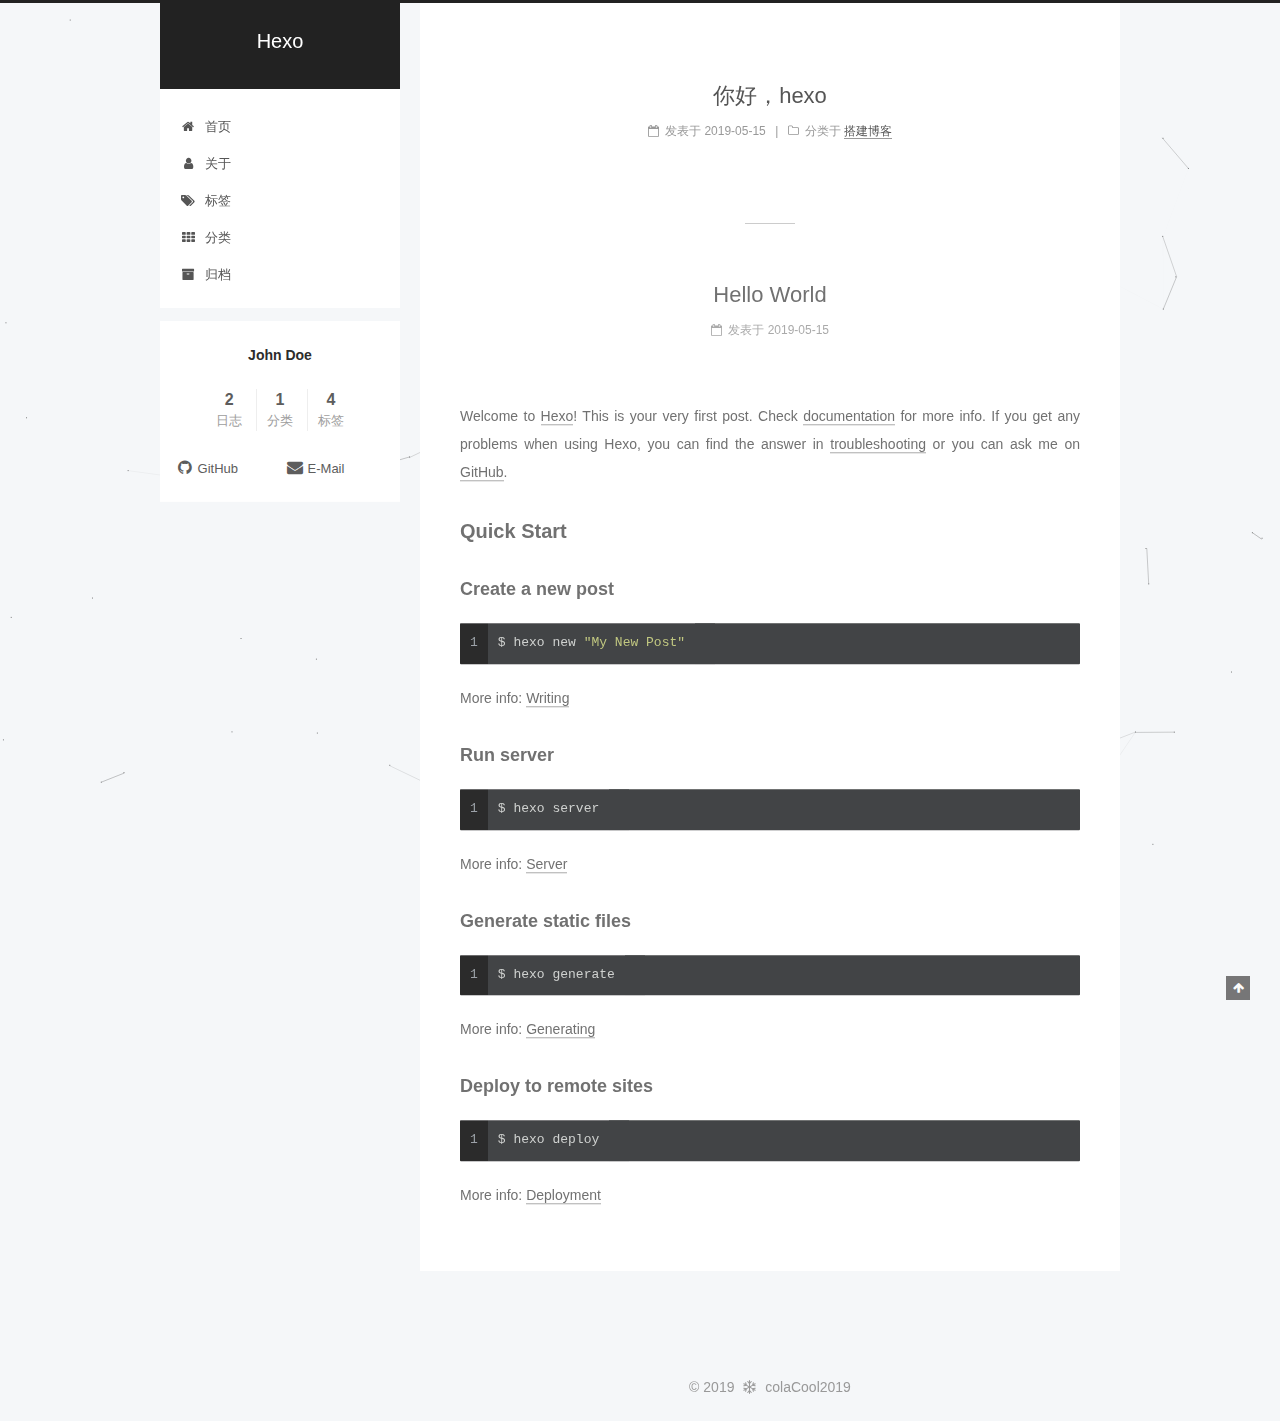
==== commit 67dffa2c: "Site updated: 2019-05-16 16:20:26" ====
--- a/index.html
+++ b/index.html
@@ -5,7 +5,7 @@
   
 
 
-<html class="theme-next pisces use-motion" lang="zh-Hans">
+<html class="theme-next gemini use-motion" lang="zh-Hans">
 <head><meta name="generator" content="Hexo 3.8.0">
   <meta charset="UTF-8">
 <meta http-equiv="X-UA-Compatible" content="IE=edge">
@@ -93,12 +93,12 @@
   var NexT = window.NexT || {};
   var CONFIG = {
     root: '/',
-    scheme: 'Pisces',
+    scheme: 'Gemini',
     version: '5.1.4',
     sidebar: {"position":"left","display":"post","offset":12,"b2t":false,"scrollpercent":false,"onmobile":false},
     fancybox: true,
     tabs: true,
-    motion: {"enable":true,"async":false,"transition":{"post_block":"fadeIn","post_header":"slideDownIn","post_body":"slideDownIn","coll_header":"slideLeftIn","sidebar":"slideUpIn"}},
+    motion: {"enable":true,"async":true,"transition":{"post_block":"fadeIn","post_header":"slideDownIn","post_body":"slideDownIn","coll_header":"slideLeftIn","sidebar":"slideUpIn"}},
     duoshuo: {
       userId: '0',
       author: '博主'
@@ -226,46 +226,6 @@
           </a>
         </li>
       
-        
-        <li class="menu-item menu-item-schedule">
-          <a href="/schedule/" rel="section">
-            
-              <i class="menu-item-icon fa fa-fw fa-calendar"></i> <br>
-            
-            日程表
-          </a>
-        </li>
-      
-        
-        <li class="menu-item menu-item-sitemap">
-          <a href="/sitemap.xml" rel="section">
-            
-              <i class="menu-item-icon fa fa-fw fa-sitemap"></i> <br>
-            
-            站点地图
-          </a>
-        </li>
-      
-        
-        <li class="menu-item menu-item-commonweal">
-          <a href="/404/" rel="section">
-            
-              <i class="menu-item-icon fa fa-fw fa-heartbeat"></i> <br>
-            
-            公益404
-          </a>
-        </li>
-      
-        
-        <li class="menu-item menu-item-something">
-          <a href="/something" rel="section">
-            
-              <i class="menu-item-icon fa fa-fw fa-question-circle"></i> <br>
-            
-            有料
-          </a>
-        </li>
-      
 
       
     </ul>
@@ -611,28 +571,44 @@
               
               
               <div class="site-state-item site-state-categories">
-                
+                <a href="/tags/index.html">
                   <span class="site-state-item-count">1</span>
                   <span class="site-state-item-name">分类</span>
+                </a>
+              </div>
+            
+
+            
+              
+              
+              <div class="site-state-item site-state-tags">
+                
+                  <span class="site-state-item-count">4</span>
+                  <span class="site-state-item-name">标签</span>
                 
               </div>
             
 
-            
-              
-              
-              <div class="site-state-item site-state-tags">
-                <a href="/tags/index.html">
-                  <span class="site-state-item-count">4</span>
-                  <span class="site-state-item-name">标签</span>
-                </a>
-              </div>
-            
-
           </nav>
 
           
 
+          
+            <div class="links-of-author motion-element">
+                
+                  <span class="links-of-author-item">
+                    <a href="https://github.com/colaCool2019" target="_blank" title="GitHub">
+                      
+                        <i class="fa fa-fw fa-github"></i>GitHub</a>
+                  </span>
+                
+                  <span class="links-of-author-item">
+                    <a href="mailto:liya601767453@163.com" target="_blank" title="E-Mail">
+                      
+                        <i class="fa fa-fw fa-envelope"></i>E-Mail</a>
+                  </span>
+                
+            </div>
           
 
           
@@ -662,23 +638,17 @@
       <div class="footer-inner">
         <div class="copyright">&copy; <span itemprop="copyrightYear">2019</span>
   <span class="with-love">
-    <i class="fa fa-user"></i>
+    <i class="fa fa-snowflake-o"></i>
   </span>
-  <span class="author" itemprop="copyrightHolder">John Doe</span>
+  <span class="author" itemprop="copyrightHolder">colaCool2019</span>
 
   
 </div>
 
 
-  <div class="powered-by">由 <a class="theme-link" target="_blank" href="https://hexo.io">Hexo</a> 强力驱动</div>
-
-
-
-  <span class="post-meta-divider">|</span>
-
-
-
-  <div class="theme-info">主题 &mdash; <a class="theme-link" target="_blank" href="https://github.com/iissnan/hexo-theme-next">NexT.Pisces</a> v5.1.4</div>
+
+
+
 
 
 
@@ -725,6 +695,8 @@
   
 
 
+  
+
 
 
 
@@ -763,6 +735,11 @@
   
   
     <script type="text/javascript" src="/lib/fancybox/source/jquery.fancybox.pack.js?v=2.1.5"></script>
+  
+
+  
+  
+    <script type="text/javascript" src="/lib/canvas-nest/canvas-nest.min.js"></script>
   
 
 
@@ -850,3 +827,5 @@
 
 </body>
 </html>
+<script type="text/javascript" src="/js/src/clicklove.js"></script>
+
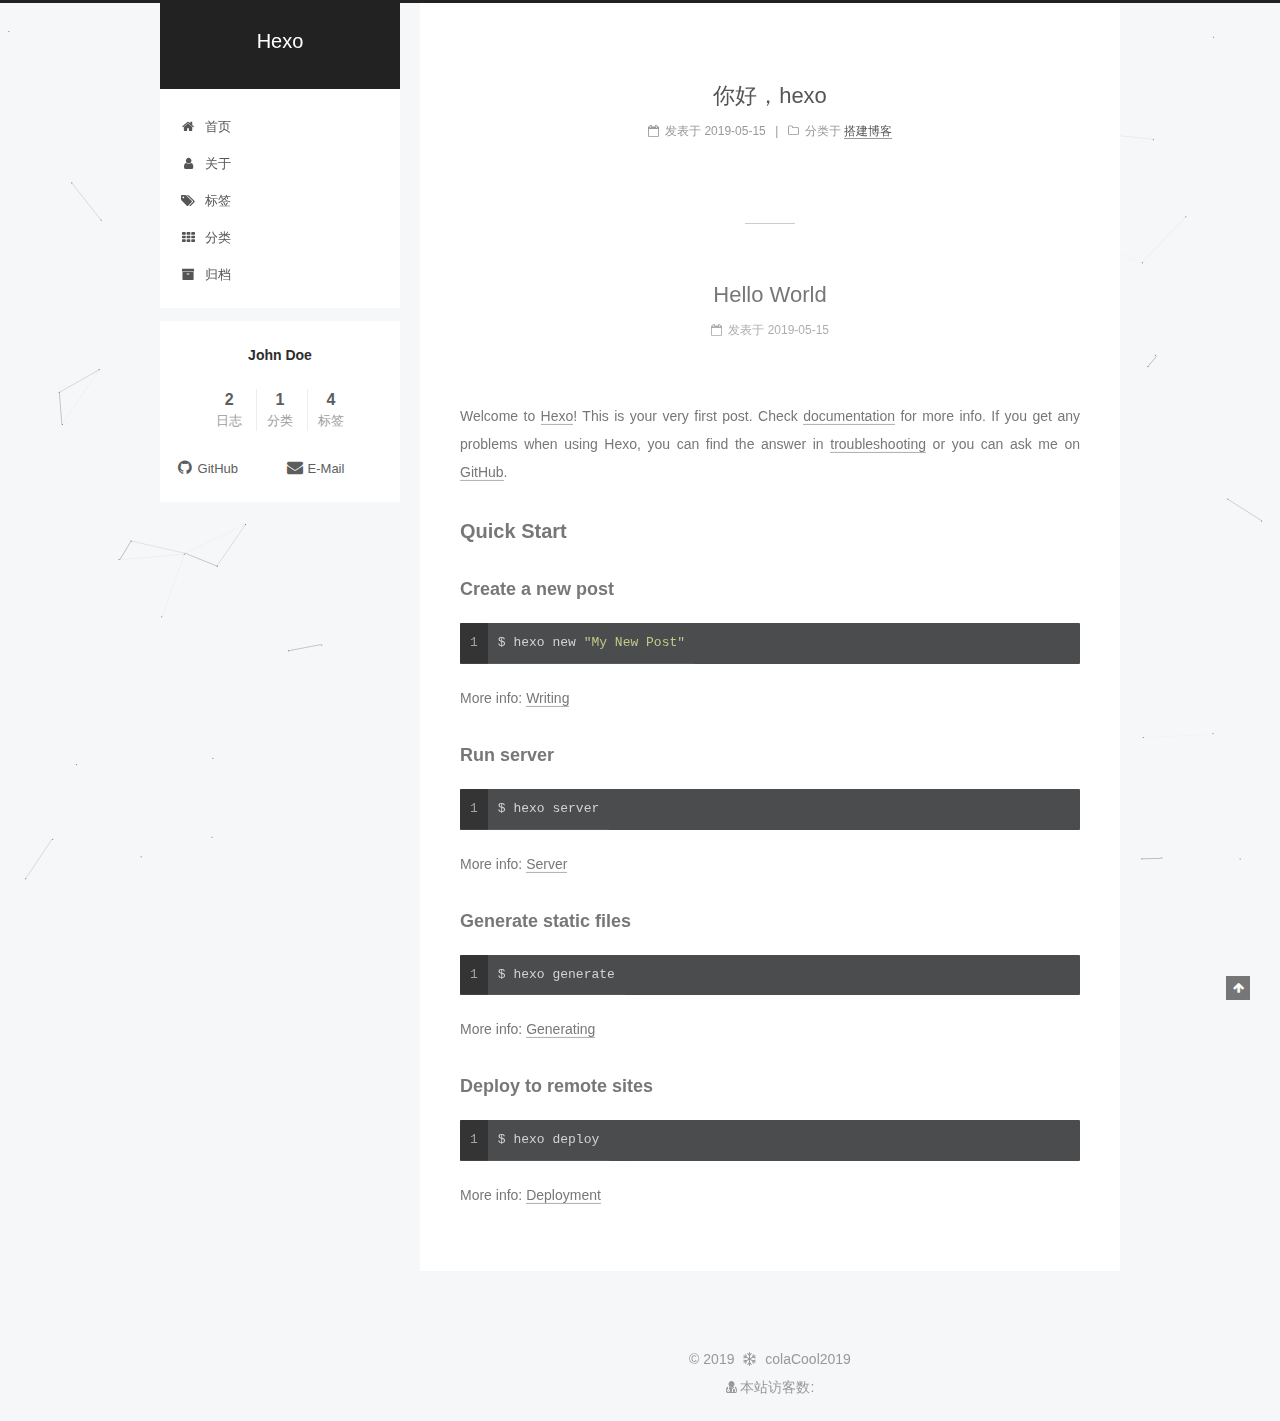
==== commit a2973673: "Site updated: 2019-05-16 18:12:03" ====
--- a/index.html
+++ b/index.html
@@ -571,7 +571,7 @@
               
               
               <div class="site-state-item site-state-categories">
-                <a href="/tags/index.html">
+                <a href="/categories/index.html">
                   <span class="site-state-item-count">1</span>
                   <span class="site-state-item-name">分类</span>
                 </a>
@@ -582,10 +582,10 @@
               
               
               <div class="site-state-item site-state-tags">
-                
+                <a href="/tags/index.html">
                   <span class="site-state-item-count">4</span>
                   <span class="site-state-item-name">标签</span>
-                
+                </a>
               </div>
             
 
@@ -636,7 +636,8 @@
 
     <footer id="footer" class="footer">
       <div class="footer-inner">
-        <div class="copyright">&copy; <span itemprop="copyrightYear">2019</span>
+        <script async src="https://dn-lbstatics.qbox.me/busuanzi/2.3/busuanzi.pure.mini.js"></script>
+<div class="copyright">&copy; <span itemprop="copyrightYear">2019</span>
   <span class="with-love">
     <i class="fa fa-snowflake-o"></i>
   </span>
@@ -644,6 +645,12 @@
 
   
 </div>
+<div class="powered-by">
+<i class="fa fa-user-md"></i><span id="busuanzi_container_site_uv">
+  本站访客数:<span id="busuanzi_value_site_uv"></span>
+</span>
+</div>
+
 
 
 
